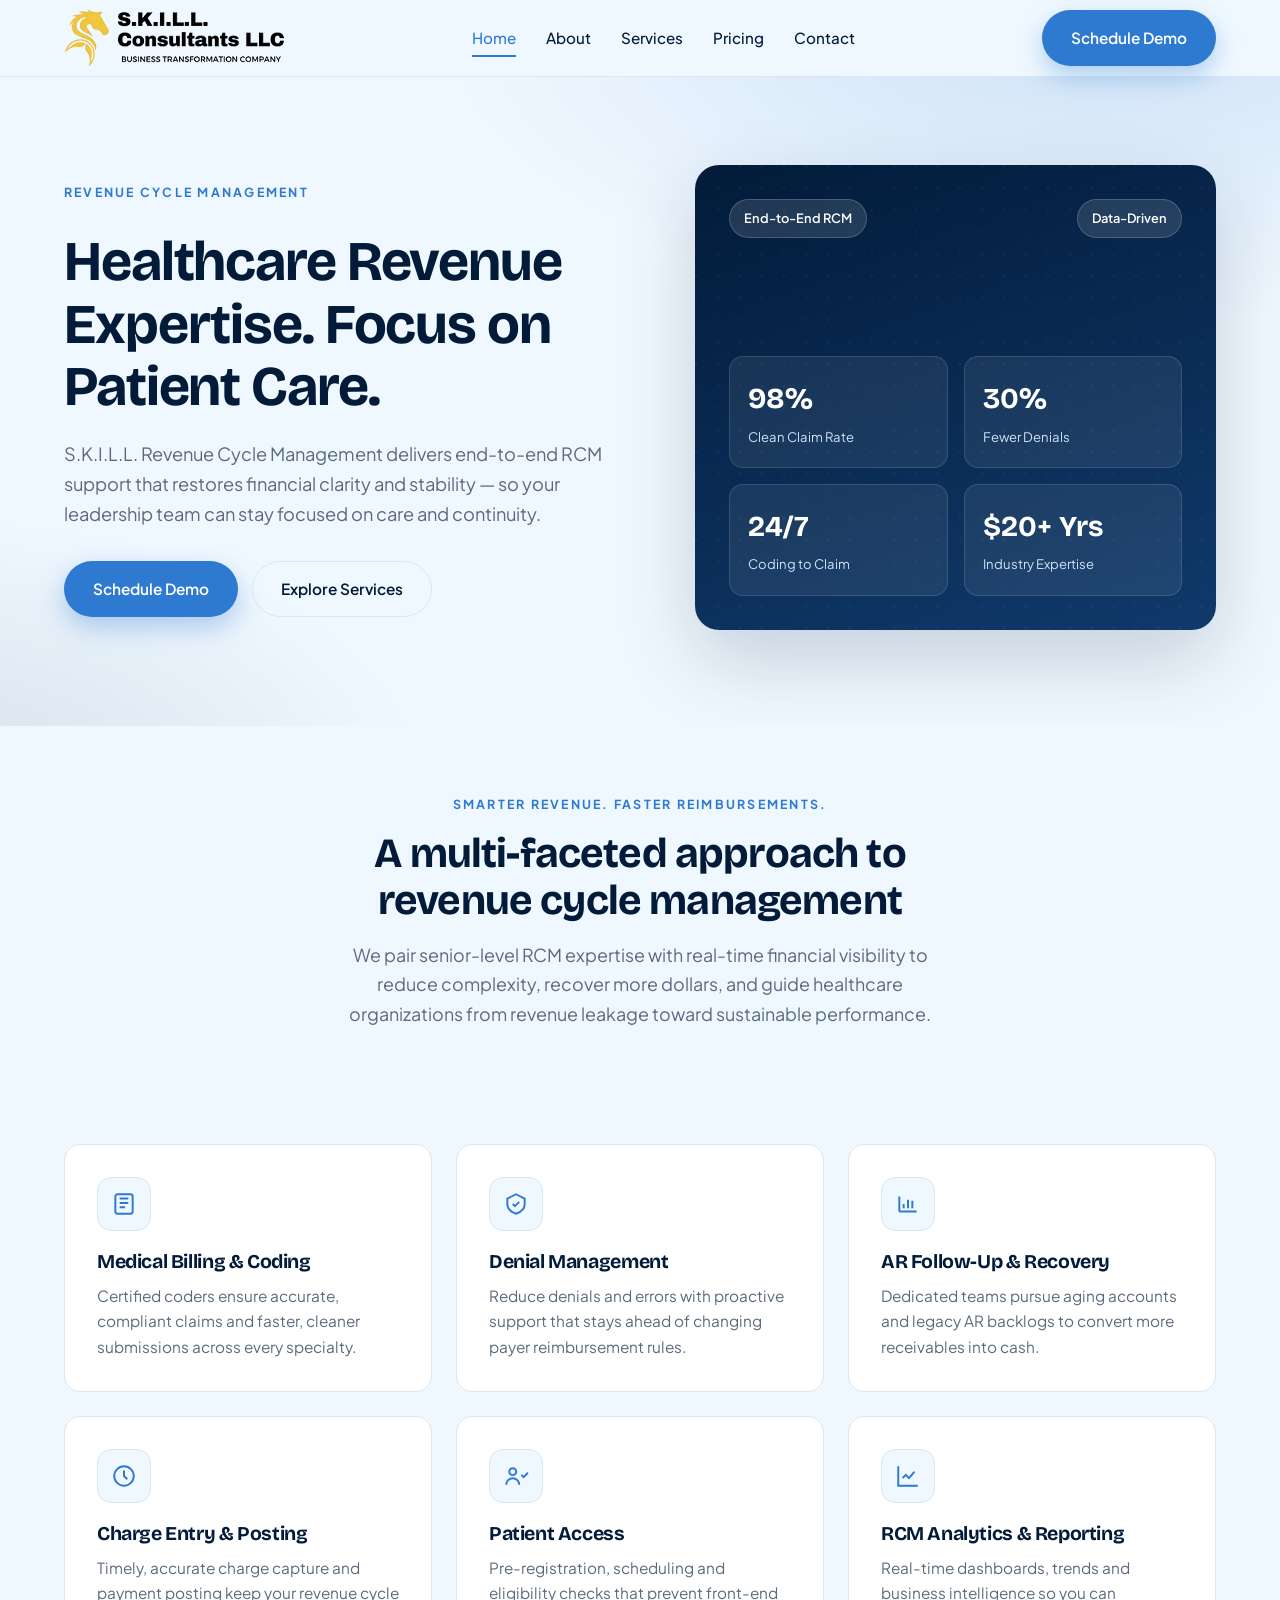
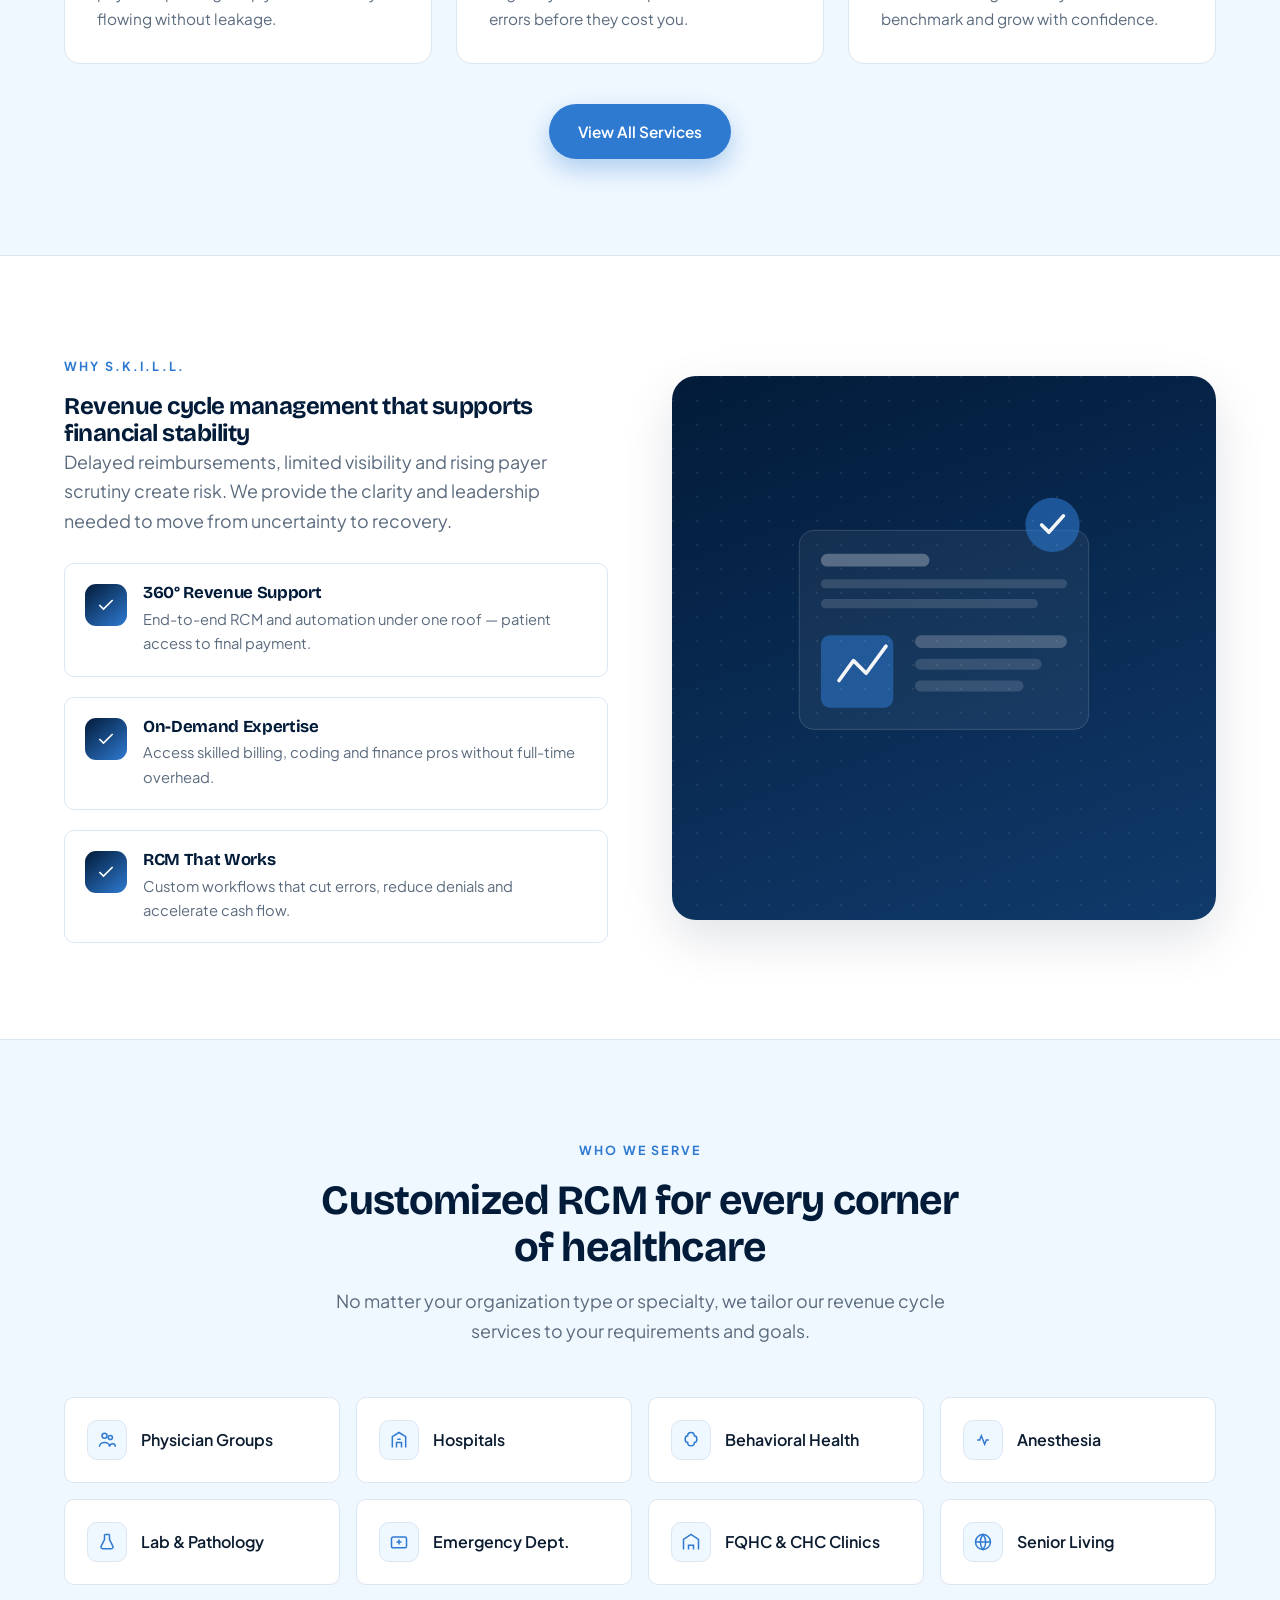
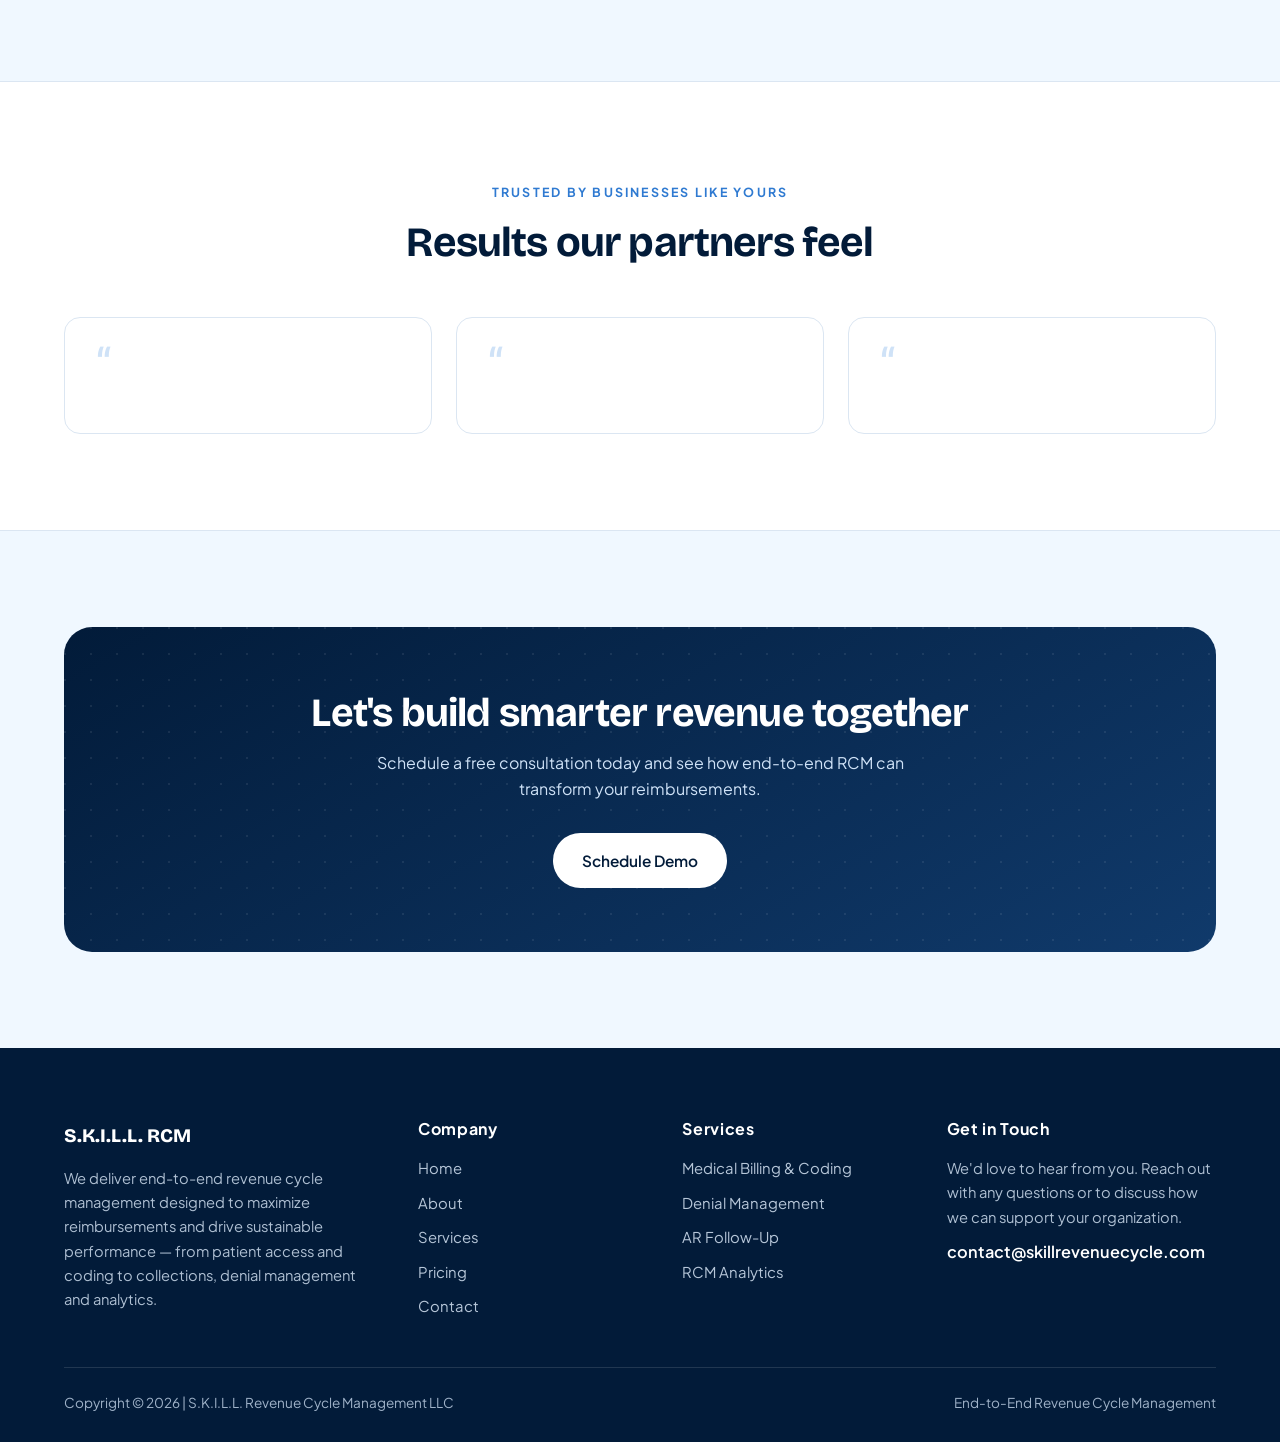
==== index.html @ 0cb15d45 "Update index.html" ====
<!DOCTYPE html>
<html lang="en">
<head>
<meta charset="UTF-8">
<meta name="viewport" content="width=device-width, initial-scale=1.0">
<title>S.K.I.L.L. Revenue Cycle Management | End-to-End RCM Services</title>
<meta name="description" content="Maximize reimbursements and accelerate cash flow with S.K.I.L.L. Revenue Cycle Management — end-to-end RCM services covering billing, coding, denial management, AR follow-up and analytics.">
<link rel="preconnect" href="https://fonts.googleapis.com">
<link rel="preconnect" href="https://fonts.gstatic.com" crossorigin>
<link href="https://fonts.googleapis.com/css2?family=Bricolage+Grotesque:opsz,wght@12..96,400..800&family=Plus+Jakarta+Sans:wght@400;500;600;700&display=swap" rel="stylesheet">
<link rel="stylesheet" href="styles.css">
</head>
<body>

<!-- HEADER -->
<header class="site-header">
  <div class="wrap nav">
    <a href="index.html" class="brand">
  <img src="logo.png" class="brand-logo">
</a>
    <nav class="nav-links" id="navLinks">
      <a href="index.html" class="active">Home</a>
      <a href="about.html">About</a>
      <a href="services.html">Services</a>
      <a href="pricing.html">Pricing</a>
      <a href="contact.html">Contact</a>
    </nav>
    <div class="nav-cta">
      <a href="contact.html" class="btn btn-primary">Schedule Demo</a>
      <button class="menu-toggle" id="menuToggle" aria-label="Menu"><span></span><span></span><span></span></button>
    </div>
  </div>
</header>

<!-- HERO -->
<section class="hero">
  <div class="wrap hero-grid">
    <div class="reveal">
      <span class="eyebrow">Revenue Cycle Management</span>
      <h1>Healthcare Revenue Expertise. Focus on Patient Care.</h1>
      <p>S.K.I.L.L. Revenue Cycle Management delivers end-to-end RCM support that restores financial clarity and stability — so your leadership team can stay focused on care and continuity.</p>
      <div class="hero-actions">
        <a href="contact.html" class="btn btn-primary">Schedule Demo</a>
        <a href="services.html" class="btn btn-ghost">Explore Services</a>
      </div>
    </div>
    <div class="hero-visual reveal">
      <div class="hv-top">
        <span class="hv-pill">End-to-End RCM</span>
        <span class="hv-pill">Data-Driven</span>
      </div>
      <div class="hv-stats">
        <div class="hv-stat"><b data-count="98" data-suffix="%">98%</b><span>Clean Claim Rate</span></div>
        <div class="hv-stat"><b data-count="30" data-suffix="%">30%</b><span>Fewer Denials</span></div>
        <div class="hv-stat"><b data-count="24" data-suffix="/7">24/7</b><span>Coding to Claim</span></div>
        <div class="hv-stat"><b data-count="20" data-prefix="$" data-suffix="+ Yrs">$20+ Yrs</b><span>Industry Expertise</span></div>
      </div>
    </div>
  </div>
</section>

<!-- INTRO -->
<section class="section tight">
  <div class="wrap sec-head center reveal">
    <span class="eyebrow">Smarter Revenue. Faster Reimbursements.</span>
    <h2>A multi-faceted approach to revenue cycle management</h2>
    <p class="lead">We pair senior-level RCM expertise with real-time financial visibility to reduce complexity, recover more dollars, and guide healthcare organizations from revenue leakage toward sustainable performance.</p>
  </div>
</section>

<!-- CORE SERVICES -->
<section class="section" style="padding-top:0;">
  <div class="wrap">
    <div class="cards">
      <div class="card reveal">
        <div class="ico"><svg viewBox="0 0 24 24" fill="none" stroke="currentColor" stroke-width="1.8"><rect x="4" y="3" width="16" height="18" rx="2"/><path d="M8 7h8M8 11h8M8 15h5"/></svg></div>
        <h3>Medical Billing &amp; Coding</h3>
        <p>Certified coders ensure accurate, compliant claims and faster, cleaner submissions across every specialty.</p>
      </div>
      <div class="card reveal">
        <div class="ico"><svg viewBox="0 0 24 24" fill="none" stroke="currentColor" stroke-width="1.8"><path d="M12 3l8 4v5c0 5-3.5 7.5-8 9-4.5-1.5-8-4-8-9V7z"/><path d="M9 12l2 2 4-4"/></svg></div>
        <h3>Denial Management</h3>
        <p>Reduce denials and errors with proactive support that stays ahead of changing payer reimbursement rules.</p>
      </div>
      <div class="card reveal">
        <div class="ico"><svg viewBox="0 0 24 24" fill="none" stroke="currentColor" stroke-width="1.8"><path d="M4 19V5M4 19h16M8 16v-4M12 16V8M16 16v-7"/></svg></div>
        <h3>AR Follow-Up &amp; Recovery</h3>
        <p>Dedicated teams pursue aging accounts and legacy AR backlogs to convert more receivables into cash.</p>
      </div>
      <div class="card reveal">
        <div class="ico"><svg viewBox="0 0 24 24" fill="none" stroke="currentColor" stroke-width="1.8"><circle cx="12" cy="12" r="9"/><path d="M12 7v5l3 3"/></svg></div>
        <h3>Charge Entry &amp; Posting</h3>
        <p>Timely, accurate charge capture and payment posting keep your revenue cycle flowing without leakage.</p>
      </div>
      <div class="card reveal">
        <div class="ico"><svg viewBox="0 0 24 24" fill="none" stroke="currentColor" stroke-width="1.8"><circle cx="9" cy="8" r="3.2"/><path d="M3 20c0-3.3 2.7-6 6-6s6 2.7 6 6M17 11l2 2 4-4"/></svg></div>
        <h3>Patient Access</h3>
        <p>Pre-registration, scheduling and eligibility checks that prevent front-end errors before they cost you.</p>
      </div>
      <div class="card reveal">
        <div class="ico"><svg viewBox="0 0 24 24" fill="none" stroke="currentColor" stroke-width="1.8"><path d="M3 3v18h18"/><path d="M7 14l3-3 3 3 5-6"/></svg></div>
        <h3>RCM Analytics &amp; Reporting</h3>
        <p>Real-time dashboards, trends and business intelligence so you can benchmark and grow with confidence.</p>
      </div>
    </div>
    <div class="center" style="margin-top:40px;">
      <a href="services.html" class="btn btn-primary">View All Services</a>
    </div>
  </div>
</section>

<!-- WHY US -->
<section class="section" style="background:#fff;border-block:1px solid var(--line);">
  <div class="wrap split">
    <div class="reveal">
      <span class="eyebrow">Why S.K.I.L.L.</span>
      <h2>Revenue cycle management that supports financial stability</h2>
      <p class="lead">Delayed reimbursements, limited visibility and rising payer scrutiny create risk. We provide the clarity and leadership needed to move from uncertainty to recovery.</p>
      <div class="feature-list">
        <div class="feature">
          <div class="fi"><svg viewBox="0 0 24 24" fill="none" stroke="currentColor" stroke-width="2"><path d="M20 6L9 17l-5-5"/></svg></div>
          <div><h4>360° Revenue Support</h4><p>End-to-end RCM and automation under one roof — patient access to final payment.</p></div>
        </div>
        <div class="feature">
          <div class="fi"><svg viewBox="0 0 24 24" fill="none" stroke="currentColor" stroke-width="2"><path d="M20 6L9 17l-5-5"/></svg></div>
          <div><h4>On-Demand Expertise</h4><p>Access skilled billing, coding and finance pros without full-time overhead.</p></div>
        </div>
        <div class="feature">
          <div class="fi"><svg viewBox="0 0 24 24" fill="none" stroke="currentColor" stroke-width="2"><path d="M20 6L9 17l-5-5"/></svg></div>
          <div><h4>RCM That Works</h4><p>Custom workflows that cut errors, reduce denials and accelerate cash flow.</p></div>
        </div>
      </div>
    </div>
    <div class="media-card reveal">
      <svg class="ill" viewBox="0 0 400 400" fill="none" xmlns="http://www.w3.org/2000/svg" aria-hidden="true">
        <rect x="40" y="70" width="320" height="220" rx="16" fill="rgba(255,255,255,.06)" stroke="rgba(255,255,255,.18)"/>
        <rect x="64" y="96" width="120" height="14" rx="7" fill="rgba(255,255,255,.30)"/>
        <rect x="64" y="124" width="272" height="10" rx="5" fill="rgba(255,255,255,.14)"/>
        <rect x="64" y="146" width="240" height="10" rx="5" fill="rgba(255,255,255,.14)"/>
        <rect x="64" y="186" width="80" height="80" rx="10" fill="rgba(47,122,209,.55)"/>
        <path d="M84 236l16-22 14 14 22-30" stroke="#fff" stroke-width="4" fill="none" stroke-linecap="round" stroke-linejoin="round"/>
        <rect x="168" y="186" width="168" height="14" rx="7" fill="rgba(255,255,255,.22)"/>
        <rect x="168" y="212" width="140" height="12" rx="6" fill="rgba(255,255,255,.14)"/>
        <rect x="168" y="236" width="120" height="12" rx="6" fill="rgba(255,255,255,.14)"/>
        <circle cx="320" cy="64" r="30" fill="rgba(47,122,209,.6)"/>
        <path d="M308 64l8 8 16-18" stroke="#fff" stroke-width="4" fill="none" stroke-linecap="round" stroke-linejoin="round"/>
      </svg>
    </div>
  </div>
</section>

<!-- SPECIALTIES -->
<section class="section">
  <div class="wrap">
    <div class="sec-head center reveal">
      <span class="eyebrow">Who We Serve</span>
      <h2>Customized RCM for every corner of healthcare</h2>
      <p class="lead">No matter your organization type or specialty, we tailor our revenue cycle services to your requirements and goals.</p>
    </div>
    <div class="chips">
      <div class="chip reveal"><span class="ci"><svg viewBox="0 0 24 24" fill="none" stroke="currentColor" stroke-width="1.8"><circle cx="9" cy="7" r="3"/><circle cx="16" cy="9" r="2.5"/><path d="M3 20c0-3 2.7-5 6-5s6 2 6 5M15 20c0-2 1.5-3.5 4-3.5s3 1.5 3 3.5"/></svg></span>Physician Groups</div>
      <div class="chip reveal"><span class="ci"><svg viewBox="0 0 24 24" fill="none" stroke="currentColor" stroke-width="1.8"><path d="M4 21V8l8-5 8 5v13"/><path d="M9 21v-6h6v6M10 11h4"/></svg></span>Hospitals</div>
      <div class="chip reveal"><span class="ci"><svg viewBox="0 0 24 24" fill="none" stroke="currentColor" stroke-width="1.8"><path d="M12 3a4 4 0 00-4 4c-2 0-3 2-3 4s1 4 3 4a4 4 0 008 0c2 0 3-2 3-4s-1-4-3-4a4 4 0 00-4-4z"/></svg></span>Behavioral Health</div>
      <div class="chip reveal"><span class="ci"><svg viewBox="0 0 24 24" fill="none" stroke="currentColor" stroke-width="1.8"><path d="M5 12h3l2-5 4 10 2-5h3"/></svg></span>Anesthesia</div>
      <div class="chip reveal"><span class="ci"><svg viewBox="0 0 24 24" fill="none" stroke="currentColor" stroke-width="1.8"><path d="M9 3v6l-4 8a2 2 0 002 3h10a2 2 0 002-3l-4-8V3M9 3h6"/></svg></span>Lab &amp; Pathology</div>
      <div class="chip reveal"><span class="ci"><svg viewBox="0 0 24 24" fill="none" stroke="currentColor" stroke-width="1.8"><rect x="3" y="6" width="18" height="13" rx="2"/><path d="M12 9v6M9 12h6"/></svg></span>Emergency Dept.</div>
      <div class="chip reveal"><span class="ci"><svg viewBox="0 0 24 24" fill="none" stroke="currentColor" stroke-width="1.8"><path d="M3 21V9l9-6 9 6v12"/><path d="M9 21v-5h6v5"/></svg></span>FQHC &amp; CHC Clinics</div>
      <div class="chip reveal"><span class="ci"><svg viewBox="0 0 24 24" fill="none" stroke="currentColor" stroke-width="1.8"><circle cx="12" cy="12" r="9"/><path d="M3 12h18M12 3a14 14 0 010 18 14 14 0 010-18z"/></svg></span>Senior Living</div>
    </div>
  </div>
</section>

<!-- TESTIMONIALS -->
<section class="section" style="background:#fff;border-block:1px solid var(--line);">
  <div class="wrap">
    <div class="sec-head center reveal">
      <span class="eyebrow">Trusted by Businesses Like Yours</span>
      <h2>Results our partners feel</h2>
    </div>
    <div class="quotes">
      <div class="quote reveal">
        <div class="qm">&ldquo;</div>
        <p></p>
        <div class="who"><span></span></div>
      </div>
      <div class="quote reveal">
        <div class="qm">&ldquo;</div>
        <p></p>
        <div class="who"><span></span></div>
      </div>
      <div class="quote reveal">
        <div class="qm">&ldquo;</div>
        <p></p>
        <div class="who"><span></span></div>
      </div>
    </div>
  </div>
</section>

<!-- CTA -->
<section class="section">
  <div class="wrap">
    <div class="cta-band reveal">
      <h2>Let's build smarter revenue together</h2>
      <p>Schedule a free consultation today and see how end-to-end RCM can transform your reimbursements.</p>
      <a href="contact.html" class="btn btn-light">Schedule Demo</a>
    </div>
  </div>
</section>

<!-- FOOTER -->
<footer class="site-footer">
  <div class="wrap">
    <div class="footer-grid">
      <div>
        <div class="f-brand">S.K.I.L.L. RCM</div>
        <p>We deliver end-to-end revenue cycle management designed to maximize reimbursements and drive sustainable performance — from patient access and coding to collections, denial management and analytics.</p>
      </div>
      <div>
        <h4>Company</h4>
        <div class="f-links">
          <a href="index.html">Home</a>
          <a href="about.html">About</a>
          <a href="services.html">Services</a>
          <a href="pricing.html">Pricing</a>
          <a href="contact.html">Contact</a>
        </div>
      </div>
      <div>
        <h4>Services</h4>
        <div class="f-links">
          <a href="services.html">Medical Billing &amp; Coding</a>
          <a href="services.html">Denial Management</a>
          <a href="services.html">AR Follow-Up</a>
          <a href="services.html">RCM Analytics</a>
        </div>
      </div>
      <div>
        <h4>Get in Touch</h4>
        <p style="margin-bottom:10px;">We'd love to hear from you. Reach out with any questions or to discuss how we can support your organization.</p>
        <a class="f-mail" href="mailto:contact@skillrevenuecycle.com">contact@skillrevenuecycle.com</a>
      </div>
    </div>
    <div class="footer-bottom">
      <span>Copyright © <span data-year>2025</span> | S.K.I.L.L. Revenue Cycle Management LLC</span>
      <span>End-to-End Revenue Cycle Management</span>
    </div>
  </div>
</footer>

<script src="script.js"></script>
</body>
</html>
---- styles.css ----
/* ============================================================
   S.K.I.L.L. Revenue Cycle Management — Shared Stylesheet
   Palette: #021B39 (navy) / #F0F8FF (alice blue)
============================================================ */

:root {
  --navy: #021B39;
  --navy-2: #0a2c54;
  --navy-3: #103a6b;
  --alice: #F0F8FF;
  --accent: #2f7ad1;
  --accent-soft: #cfe2f7;
  --ink: #0c1c30;
  --muted: #5b6b7e;
  --line: #dbe6f2;
  --white: #ffffff;
  --radius: 16px;
  --radius-sm: 10px;
  --shadow-sm: 0 4px 18px rgba(2, 27, 57, .06);
  --shadow: 0 18px 50px rgba(2, 27, 57, .12);
  --shadow-lg: 0 30px 80px rgba(2, 27, 57, .18);
  --maxw: 1200px;
  --font-display: "Bricolage Grotesque", Georgia, serif;
  --font-body: "Plus Jakarta Sans", -apple-system, system-ui, sans-serif;
}

* { margin: 0; padding: 0; box-sizing: border-box; }

html { scroll-behavior: smooth; }

body {
  font-family: var(--font-body);
  color: var(--ink);
  background: var(--alice);
  line-height: 1.65;
  -webkit-font-smoothing: antialiased;
  overflow-x: hidden;
}

h1, h2, h3, h4, h5 {
  font-family: var(--font-display);
  line-height: 1.12;
  color: var(--navy);
  font-weight: 700;
  letter-spacing: -.02em;
}

a { color: inherit; text-decoration: none; }
img { max-width: 100%; display: block; }
ul { list-style: none; }

.wrap { width: 100%; max-width: var(--maxw); margin: 0 auto; padding: 0 24px; }

.eyebrow {
  display: inline-block;
  font-size: .78rem;
  font-weight: 700;
  letter-spacing: .18em;
  text-transform: uppercase;
  color: var(--accent);
  margin-bottom: 16px;
}
.eyebrow.light { color: var(--accent-soft); }

.section { padding: 96px 0; }
.section.tight { padding: 64px 0; }

.lead { font-size: 1.12rem; color: var(--muted); max-width: 620px; }
.center { text-align: center; }
.center .lead { margin-left: auto; margin-right: auto; }

/* ---------- Buttons ---------- */
.btn {
  display: inline-flex;
  align-items: center;
  gap: 9px;
  font-family: var(--font-body);
  font-weight: 600;
  font-size: .96rem;
  padding: 14px 28px;
  border-radius: 999px;
  border: 1.5px solid transparent;
  cursor: pointer;
  transition: transform .25s ease, box-shadow .25s ease, background .25s ease, color .25s ease;
}
.btn-primary { background: var(--accent); color: #fff; box-shadow: 0 10px 26px rgba(47,122,209,.35); }
.btn-primary:hover { transform: translateY(-2px); box-shadow: 0 16px 34px rgba(47,122,209,.45); }
.btn-light { background: #fff; color: var(--navy); }
.btn-light:hover { transform: translateY(-2px); box-shadow: var(--shadow); }
.btn-ghost { background: transparent; color: var(--navy); border-color: var(--line); }
.btn-ghost:hover { border-color: var(--accent); color: var(--accent); }
.btn-outline-light { background: transparent; color: #fff; border-color: rgba(255,255,255,.4); }
.btn-outline-light:hover { background: #fff; color: var(--navy); }

/* ---------- Header / Nav ---------- */
.site-header {
  position: sticky; top: 0; z-index: 100;
  background: rgba(240,248,255,.85);
  backdrop-filter: saturate(160%) blur(14px);
  border-bottom: 1px solid var(--line);
}
.nav {
  display: flex; align-items: center; justify-content: space-between;
  height: 76px;
}
.brand {
  font-family: var(--font-display);
  font-weight: 800;
  font-size: 1.18rem;
  color: var(--navy);
  letter-spacing: -.01em;
  display: flex; align-items: center; gap: 10px;
}
.brand .mark {
  width: 34px; height: 34px; border-radius: 9px;
  background: linear-gradient(140deg, var(--navy), var(--accent));
  display: grid; place-items: center;
  color: #fff; font-size: .82rem; font-weight: 800;
  letter-spacing: 0;
}
.brand small { display: block; font-family: var(--font-body); font-weight: 600; font-size: .62rem; letter-spacing: .14em; color: var(--muted); text-transform: uppercase; }
.brand .stack { line-height: 1.05; }

.nav-links { display: flex; align-items: center; gap: 30px; }
.nav-links a {
  font-size: .95rem; font-weight: 500; color: var(--navy);
  position: relative; padding: 6px 0; transition: color .2s;
}
.nav-links a::after {
  content: ""; position: absolute; left: 0; bottom: 0;
  width: 0; height: 2px; background: var(--accent); transition: width .25s ease;
}
.nav-links a:hover, .nav-links a.active { color: var(--accent); }
.nav-links a:hover::after, .nav-links a.active::after { width: 100%; }

.nav-cta { display: flex; align-items: center; gap: 14px; }
.menu-toggle {
  display: none; background: none; border: none; cursor: pointer;
  width: 44px; height: 44px; flex-direction: column; gap: 5px;
  align-items: center; justify-content: center;
}
.menu-toggle span { width: 24px; height: 2px; background: var(--navy); border-radius: 2px; transition: .3s; }
.menu-toggle.open span:nth-child(1) { transform: translateY(7px) rotate(45deg); }
.menu-toggle.open span:nth-child(2) { opacity: 0; }
.menu-toggle.open span:nth-child(3) { transform: translateY(-7px) rotate(-45deg); }

/* ---------- Hero ---------- */
.hero {
  position: relative;
  background:
    radial-gradient(1100px 520px at 85% -10%, rgba(47,122,209,.18), transparent 60%),
    radial-gradient(900px 500px at -5% 110%, rgba(16,58,107,.12), transparent 55%),
    var(--alice);
  padding: 88px 0 96px;
  overflow: hidden;
}
.hero-grid {
  display: grid; grid-template-columns: 1.05fr .95fr; gap: 56px; align-items: center;
}
.hero h1 { font-size: clamp(2.3rem, 4.6vw, 3.5rem); margin: 12px 0 20px; }
.hero p { font-size: 1.14rem; color: var(--muted); max-width: 540px; margin-bottom: 32px; }
.hero-actions { display: flex; gap: 14px; flex-wrap: wrap; }
.hero-visual {
  position: relative; border-radius: 24px; overflow: hidden;
  background: linear-gradient(160deg, var(--navy), var(--navy-3));
  box-shadow: var(--shadow-lg);
  aspect-ratio: 1.12 / 1; padding: 34px;
  display: flex; flex-direction: column; justify-content: space-between;
}
.hero-visual::before {
  content: ""; position: absolute; inset: 0;
  background-image: radial-gradient(circle at 1px 1px, rgba(255,255,255,.10) 1px, transparent 0);
  background-size: 22px 22px; opacity: .5;
}
.hv-top { position: relative; display: flex; justify-content: space-between; align-items: flex-start; }
.hv-pill { background: rgba(255,255,255,.12); color: #fff; padding: 8px 14px; border-radius: 999px; font-size: .8rem; font-weight: 600; border: 1px solid rgba(255,255,255,.18); }
.hv-stats { position: relative; display: grid; grid-template-columns: 1fr 1fr; gap: 16px; }
.hv-stat { background: rgba(255,255,255,.07); border: 1px solid rgba(255,255,255,.12); border-radius: 14px; padding: 18px; }
.hv-stat b { display: block; font-family: var(--font-display); font-size: 1.8rem; color: #fff; }
.hv-stat span { color: var(--accent-soft); font-size: .82rem; }

/* ---------- Section heading ---------- */
.sec-head { max-width: 680px; margin-bottom: 52px; }
.sec-head.center { margin-left: auto; margin-right: auto; }
.sec-head h2 { font-size: clamp(1.9rem, 3.4vw, 2.6rem); margin-bottom: 16px; }

/* ---------- Service cards ---------- */
.cards { display: grid; grid-template-columns: repeat(3, 1fr); gap: 24px; }
.cards.two { grid-template-columns: repeat(2, 1fr); }
.card {
  background: #fff; border: 1px solid var(--line); border-radius: var(--radius);
  padding: 32px; transition: transform .3s ease, box-shadow .3s ease, border-color .3s;
  position: relative; overflow: hidden;
}
.card:hover { transform: translateY(-6px); box-shadow: var(--shadow); border-color: var(--accent-soft); }
.card .ico {
  width: 54px; height: 54px; border-radius: 14px; margin-bottom: 20px;
  background: var(--alice); border: 1px solid var(--line);
  display: grid; place-items: center; color: var(--accent);
}
.card .ico svg { width: 26px; height: 26px; }
.card h3 { font-size: 1.22rem; margin-bottom: 10px; }
.card p { color: var(--muted); font-size: .96rem; }

/* ---------- Feature / why list ---------- */
.split { display: grid; grid-template-columns: 1fr 1fr; gap: 64px; align-items: center; }
.feature-list { display: grid; gap: 20px; margin-top: 28px; }
.feature {
  display: flex; gap: 16px; padding: 20px; background: #fff;
  border: 1px solid var(--line); border-radius: var(--radius-sm);
  transition: box-shadow .25s, transform .25s;
}
.feature:hover { box-shadow: var(--shadow-sm); transform: translateX(4px); }
.feature .fi {
  flex: none; width: 42px; height: 42px; border-radius: 11px;
  background: linear-gradient(140deg, var(--navy), var(--accent));
  display: grid; place-items: center; color: #fff;
}
.feature .fi svg { width: 20px; height: 20px; }
.feature h4 { font-size: 1.05rem; margin-bottom: 4px; }
.feature p { color: var(--muted); font-size: .92rem; }

.media-card {
  border-radius: 24px; overflow: hidden; background: linear-gradient(160deg, var(--navy), var(--navy-3));
  box-shadow: var(--shadow); aspect-ratio: 1 / 1; position: relative;
  display: grid; place-items: center; padding: 40px;
}
.media-card::after {
  content: ""; position: absolute; inset: 0;
  background-image: radial-gradient(circle at 1px 1px, rgba(255,255,255,.08) 1px, transparent 0);
  background-size: 24px 24px;
}
.media-card .ill { position: relative; width: 78%; opacity: .96; }

/* ---------- Stats band ---------- */
.stats-band { background: var(--navy); color: #fff; }
.stats-band .stats { display: grid; grid-template-columns: repeat(4, 1fr); gap: 24px; text-align: center; }
.stat b { font-family: var(--font-display); font-size: clamp(2rem, 4vw, 3rem); display: block; color: #fff; }
.stat span { color: var(--accent-soft); font-size: .95rem; }

/* ---------- Steps ---------- */
.steps { display: grid; grid-template-columns: repeat(3, 1fr); gap: 24px; counter-reset: step; }
.step { background: #fff; border: 1px solid var(--line); border-radius: var(--radius); padding: 34px 30px; position: relative; }
.step::before {
  counter-increment: step; content: "0" counter(step);
  font-family: var(--font-display); font-size: 2.4rem; font-weight: 800;
  color: var(--accent-soft); display: block; margin-bottom: 12px;
}
.step h3 { font-size: 1.2rem; margin-bottom: 8px; }
.step p { color: var(--muted); font-size: .95rem; }

/* ---------- Specialties chips ---------- */
.chips { display: grid; grid-template-columns: repeat(4, 1fr); gap: 16px; }
.chip {
  background: #fff; border: 1px solid var(--line); border-radius: var(--radius-sm);
  padding: 22px; display: flex; align-items: center; gap: 14px; font-weight: 600;
  transition: border-color .25s, box-shadow .25s, transform .25s;
}
.chip:hover { border-color: var(--accent); box-shadow: var(--shadow-sm); transform: translateY(-3px); }
.chip .ci { flex: none; width: 40px; height: 40px; border-radius: 10px; background: var(--alice); border: 1px solid var(--line); display: grid; place-items: center; color: var(--accent); }
.chip .ci svg { width: 20px; height: 20px; }

/* ---------- Testimonials ---------- */
.quotes { display: grid; grid-template-columns: repeat(3, 1fr); gap: 24px; }
.quote { background: #fff; border: 1px solid var(--line); border-radius: var(--radius); padding: 32px; position: relative; }
.quote .qm { font-family: var(--font-display); font-size: 3rem; line-height: .6; color: var(--accent-soft); }
.quote p { color: var(--ink); margin: 12px 0 22px; font-size: .98rem; }
.quote .who { font-weight: 700; color: var(--navy); }
.quote .who span { display: block; font-weight: 500; color: var(--muted); font-size: .88rem; }

/* ---------- Values ---------- */
.values { display: grid; grid-template-columns: repeat(4, 1fr); gap: 24px; }
.value { text-align: center; padding: 32px 24px; background: #fff; border: 1px solid var(--line); border-radius: var(--radius); transition: transform .3s, box-shadow .3s; }
.value:hover { transform: translateY(-6px); box-shadow: var(--shadow); }
.value .vi { width: 60px; height: 60px; margin: 0 auto 18px; border-radius: 16px; background: linear-gradient(140deg, var(--navy), var(--accent)); display: grid; place-items: center; color: #fff; }
.value .vi svg { width: 28px; height: 28px; }
.value h3 { font-size: 1.18rem; margin-bottom: 8px; }
.value p { color: var(--muted); font-size: .92rem; }

/* ---------- Founder ---------- */
.founder { display: grid; grid-template-columns: .8fr 1.2fr; gap: 48px; align-items: center; }
.founder-card { background: linear-gradient(160deg, var(--navy), var(--navy-3)); border-radius: 24px; padding: 44px; color: #fff; box-shadow: var(--shadow); text-align: center; }
.founder-card .avatar { width: 120px; height: 120px; border-radius: 50%; margin: 0 auto 22px; background: rgba(255,255,255,.1); border: 1px solid rgba(255,255,255,.2); display: grid; place-items: center; font-family: var(--font-display); font-size: 2.4rem; color: #fff; }
.founder-card h3 { color: #fff; font-size: 1.5rem; }
.founder-card .role { color: var(--accent-soft); font-weight: 600; margin-top: 4px; }
.founder-card .creds { margin-top: 16px; display: flex; gap: 8px; justify-content: center; flex-wrap: wrap; }
.founder-card .creds span { background: rgba(255,255,255,.12); border: 1px solid rgba(255,255,255,.18); padding: 5px 12px; border-radius: 999px; font-size: .78rem; }

/* ---------- Pricing / FAQ ---------- */
.faq { display: grid; gap: 16px; max-width: 820px; margin: 0 auto; }
.faq-item { background: #fff; border: 1px solid var(--line); border-radius: var(--radius-sm); overflow: hidden; }
.faq-q { width: 100%; text-align: left; background: none; border: none; cursor: pointer; padding: 22px 26px; font-family: var(--font-display); font-weight: 700; font-size: 1.05rem; color: var(--navy); display: flex; justify-content: space-between; align-items: center; gap: 16px; }
.faq-q .pm { flex: none; width: 26px; height: 26px; border-radius: 50%; background: var(--alice); border: 1px solid var(--line); display: grid; place-items: center; transition: transform .3s; color: var(--accent); font-size: 1.1rem; }
.faq-item.open .faq-q .pm { transform: rotate(45deg); }
.faq-a { max-height: 0; overflow: hidden; transition: max-height .35s ease; }
.faq-a p { padding: 0 26px 22px; color: var(--muted); }

.price-cols { display: grid; grid-template-columns: repeat(3, 1fr); gap: 24px; align-items: stretch; }
.price { background: #fff; border: 1px solid var(--line); border-radius: var(--radius); padding: 36px 30px; display: flex; flex-direction: column; }
.price.featured { background: linear-gradient(165deg, var(--navy), var(--navy-3)); color: #fff; border-color: transparent; box-shadow: var(--shadow-lg); transform: scale(1.02); }
.price.featured h3, .price.featured .amt { color: #fff; }
.price .tag { font-weight: 700; letter-spacing: .12em; text-transform: uppercase; font-size: .74rem; color: var(--accent); }
.price.featured .tag { color: var(--accent-soft); }
.price h3 { font-size: 1.4rem; margin: 10px 0 6px; }
.price .amt { font-family: var(--font-display); font-size: 1.5rem; margin-bottom: 18px; }
.price .amt small { font-size: .9rem; color: var(--muted); font-family: var(--font-body); font-weight: 500; }
.price.featured .amt small { color: var(--accent-soft); }
.price ul { display: grid; gap: 12px; margin: 0 0 26px; }
.price li { display: flex; gap: 10px; font-size: .95rem; color: var(--muted); }
.price.featured li { color: rgba(255,255,255,.86); }
.price li svg { flex: none; width: 18px; height: 18px; color: var(--accent); margin-top: 3px; }
.price.featured li svg { color: var(--accent-soft); }
.price .btn { margin-top: auto; justify-content: center; }

/* ---------- Forms ---------- */
.form-card { background: #fff; border: 1px solid var(--line); border-radius: var(--radius); padding: 40px; box-shadow: var(--shadow-sm); }
.field { margin-bottom: 18px; }
.field label { display: block; font-size: .88rem; font-weight: 600; color: var(--navy); margin-bottom: 7px; }
.field input, .field select, .field textarea {
  width: 100%; padding: 13px 16px; border: 1.5px solid var(--line); border-radius: 10px;
  font-family: var(--font-body); font-size: .96rem; color: var(--ink); background: var(--alice);
  transition: border-color .2s, box-shadow .2s;
}
.field input:focus, .field select:focus, .field textarea:focus {
  outline: none; border-color: var(--accent); box-shadow: 0 0 0 4px rgba(47,122,209,.12); background: #fff;
}
.field textarea { resize: vertical; min-height: 120px; }
.field-row { display: grid; grid-template-columns: 1fr 1fr; gap: 16px; }
.form-note { font-size: .85rem; color: var(--muted); margin-top: 8px; }

/* ---------- Contact info ---------- */
.contact-grid { display: grid; grid-template-columns: .9fr 1.1fr; gap: 48px; align-items: start; }
.contact-info { display: grid; gap: 22px; }
.ci-item { display: flex; gap: 16px; align-items: flex-start; }
.ci-item .b { flex: none; width: 48px; height: 48px; border-radius: 12px; background: linear-gradient(140deg, var(--navy), var(--accent)); display: grid; place-items: center; color: #fff; }
.ci-item .b svg { width: 22px; height: 22px; }
.ci-item h4 { font-size: 1.05rem; margin-bottom: 2px; }
.ci-item a, .ci-item p { color: var(--muted); font-size: .96rem; }
.ci-item a:hover { color: var(--accent); }

.socials { display: flex; gap: 12px; margin-top: 6px; }
.socials a { width: 42px; height: 42px; border-radius: 11px; background: #fff; border: 1px solid var(--line); display: grid; place-items: center; color: var(--navy); transition: .25s; }
.socials a:hover { background: var(--navy); color: #fff; transform: translateY(-3px); }
.socials a svg { width: 19px; height: 19px; }

/* ---------- CTA band ---------- */
.cta-band {
  background: linear-gradient(150deg, var(--navy), var(--navy-3));
  border-radius: 28px; padding: 64px; text-align: center; color: #fff;
  position: relative; overflow: hidden;
}
.cta-band::before { content: ""; position: absolute; inset: 0; background-image: radial-gradient(circle at 1px 1px, rgba(255,255,255,.08) 1px, transparent 0); background-size: 26px 26px; }
.cta-band h2 { color: #fff; font-size: clamp(1.8rem, 3.4vw, 2.5rem); margin-bottom: 14px; position: relative; }
.cta-band p { color: var(--accent-soft); max-width: 560px; margin: 0 auto 30px; position: relative; }
.cta-band .btn { position: relative; }

/* ---------- Page hero (interior) ---------- */
.page-hero { background: var(--navy); color: #fff; padding: 80px 0 88px; position: relative; overflow: hidden; }
.page-hero::before { content: ""; position: absolute; inset: 0; background:
  radial-gradient(800px 380px at 88% -20%, rgba(47,122,209,.28), transparent 60%); }
.page-hero h1 { color: #fff; font-size: clamp(2.2rem, 4.5vw, 3.2rem); position: relative; max-width: 760px; }
.page-hero p { color: var(--accent-soft); max-width: 600px; margin-top: 16px; font-size: 1.12rem; position: relative; }
.crumb { position: relative; font-size: .85rem; color: var(--accent-soft); margin-bottom: 18px; letter-spacing: .04em; }
.crumb a:hover { color: #fff; }

/* ---------- Footer ---------- */
.site-footer { background: var(--navy); color: #cdd9e6; padding: 72px 0 28px; }
.footer-grid { display: grid; grid-template-columns: 1.4fr 1fr 1fr 1.2fr; gap: 40px; }
.site-footer h4 { color: #fff; font-size: 1rem; margin-bottom: 18px; font-family: var(--font-body); letter-spacing: .04em; }
.site-footer p { font-size: .92rem; color: #aebfd2; }
.f-brand { font-family: var(--font-display); font-weight: 800; font-size: 1.2rem; color: #fff; margin-bottom: 14px; }
.f-links { display: grid; gap: 10px; }
.f-links a { font-size: .93rem; color: #b6c6d8; transition: color .2s, padding-left .2s; }
.f-links a:hover { color: #fff; padding-left: 4px; }
.f-mail { color: #fff; font-weight: 600; font-size: 1.02rem; }
.f-mail:hover { color: var(--accent-soft); }
.footer-bottom { border-top: 1px solid rgba(255,255,255,.12); margin-top: 48px; padding-top: 24px; display: flex; justify-content: space-between; flex-wrap: wrap; gap: 12px; font-size: .85rem; color: #9fb2c8; }

/* ---------- Reveal animation ---------- */
.reveal { opacity: 0; transform: translateY(24px); transition: opacity .7s ease, transform .7s ease; }
.reveal.in { opacity: 1; transform: none; }

/* ---------- Responsive ---------- */
@media (max-width: 1024px) {
  .cards, .quotes, .steps { grid-template-columns: repeat(2, 1fr); }
  .chips { grid-template-columns: repeat(2, 1fr); }
  .values { grid-template-columns: repeat(2, 1fr); }
  .price-cols { grid-template-columns: 1fr; max-width: 520px; margin: 0 auto; }
  .price.featured { transform: none; }
  .footer-grid { grid-template-columns: 1fr 1fr; }
}
@media (max-width: 860px) {
  .nav-links {
    position: fixed; top: 76px; left: 0; right: 0;
    background: var(--alice); flex-direction: column; align-items: flex-start;
    gap: 0; padding: 12px 24px 24px; border-bottom: 1px solid var(--line);
    transform: translateY(-130%); transition: transform .35s ease; box-shadow: var(--shadow);
  }
  .nav-links.open { transform: translateY(0); }
  .nav-links a { width: 100%; padding: 14px 0; border-bottom: 1px solid var(--line); }
  .menu-toggle { display: flex; }
  .nav-cta .btn { display: none; }
  .hero-grid, .split, .founder, .contact-grid { grid-template-columns: 1fr; gap: 40px; }
  .hero-visual { order: -1; aspect-ratio: 1.4 / 1; }
  .stats-band .stats { grid-template-columns: repeat(2, 1fr); gap: 36px 16px; }
  .section { padding: 72px 0; }
  .cta-band { padding: 48px 28px; }
}
@media (max-width: 560px) {
  .cards, .quotes, .steps, .chips, .values { grid-template-columns: 1fr; }
  .field-row { grid-template-columns: 1fr; }
  .footer-grid { grid-template-columns: 1fr; }
  .form-card { padding: 28px; }
  .hv-stats { grid-template-columns: 1fr; }
}
.logo img {
  mix-blend-mode: multiply;
}
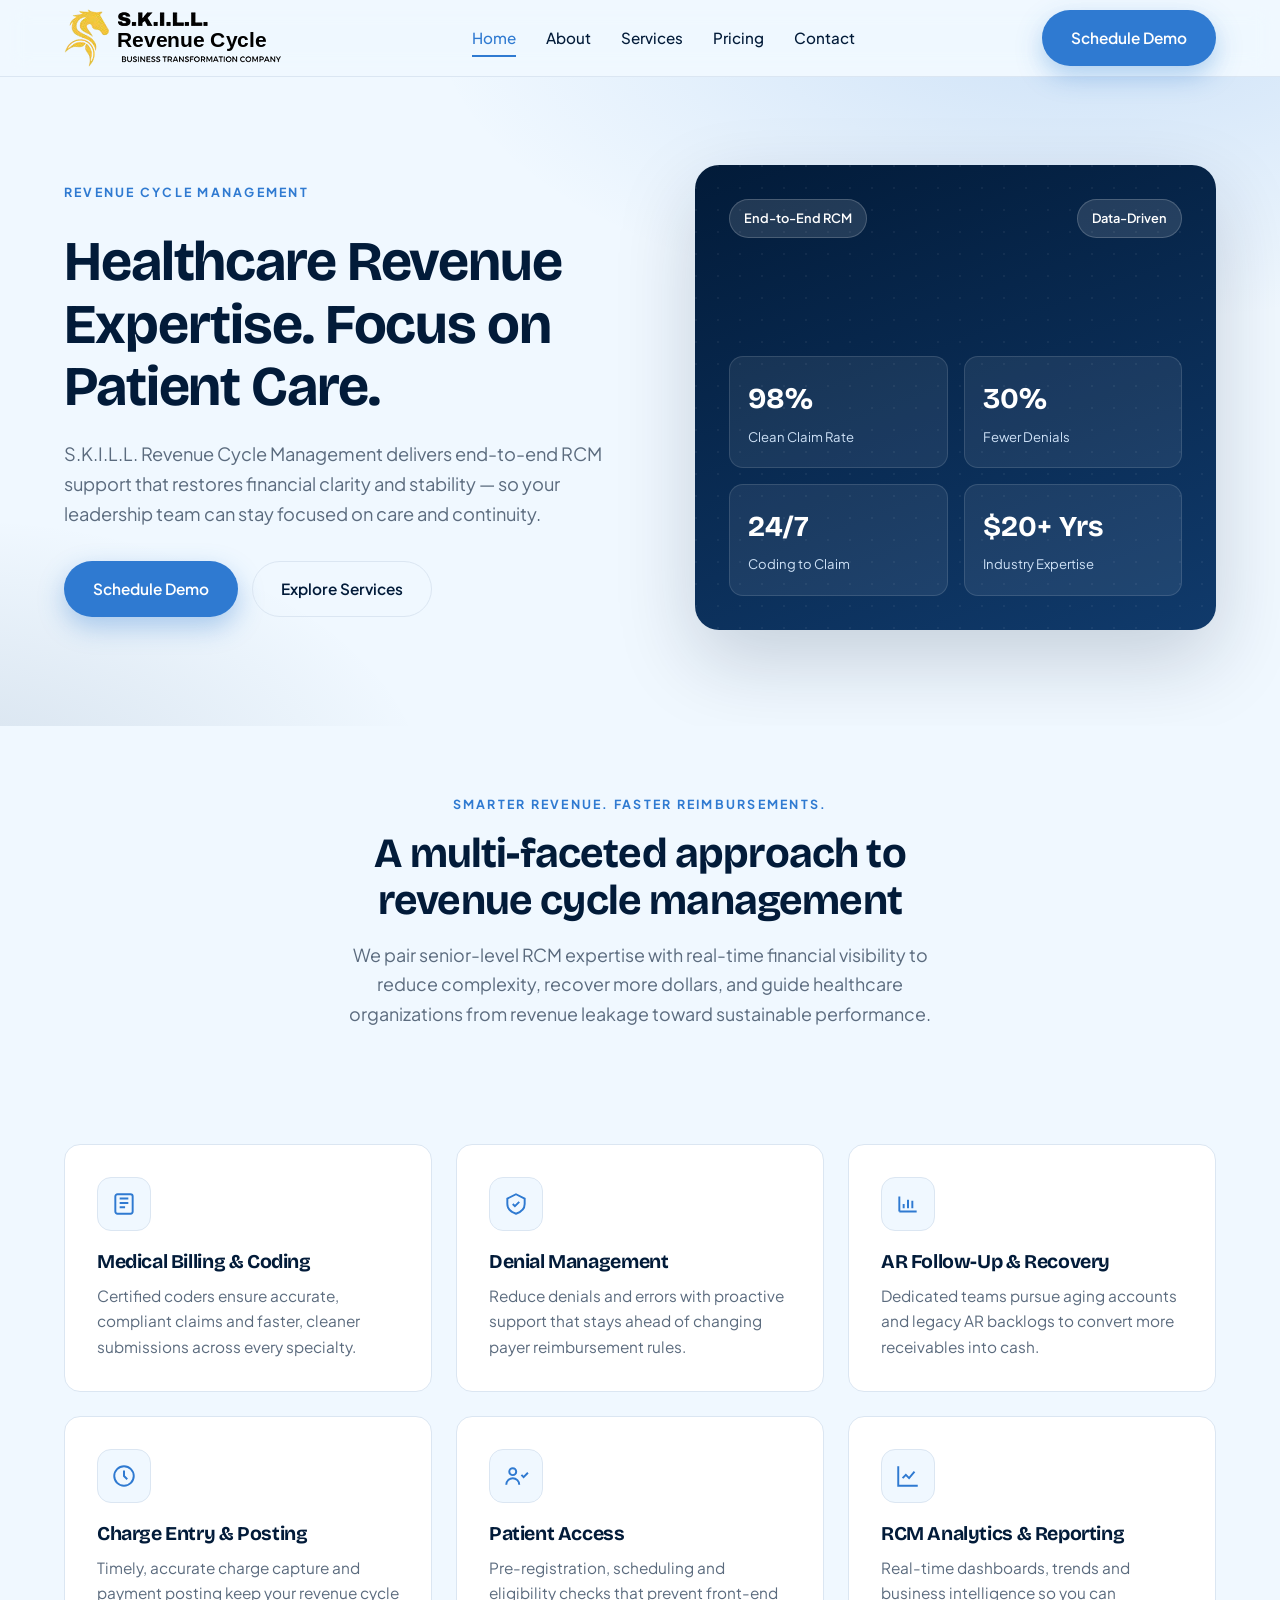
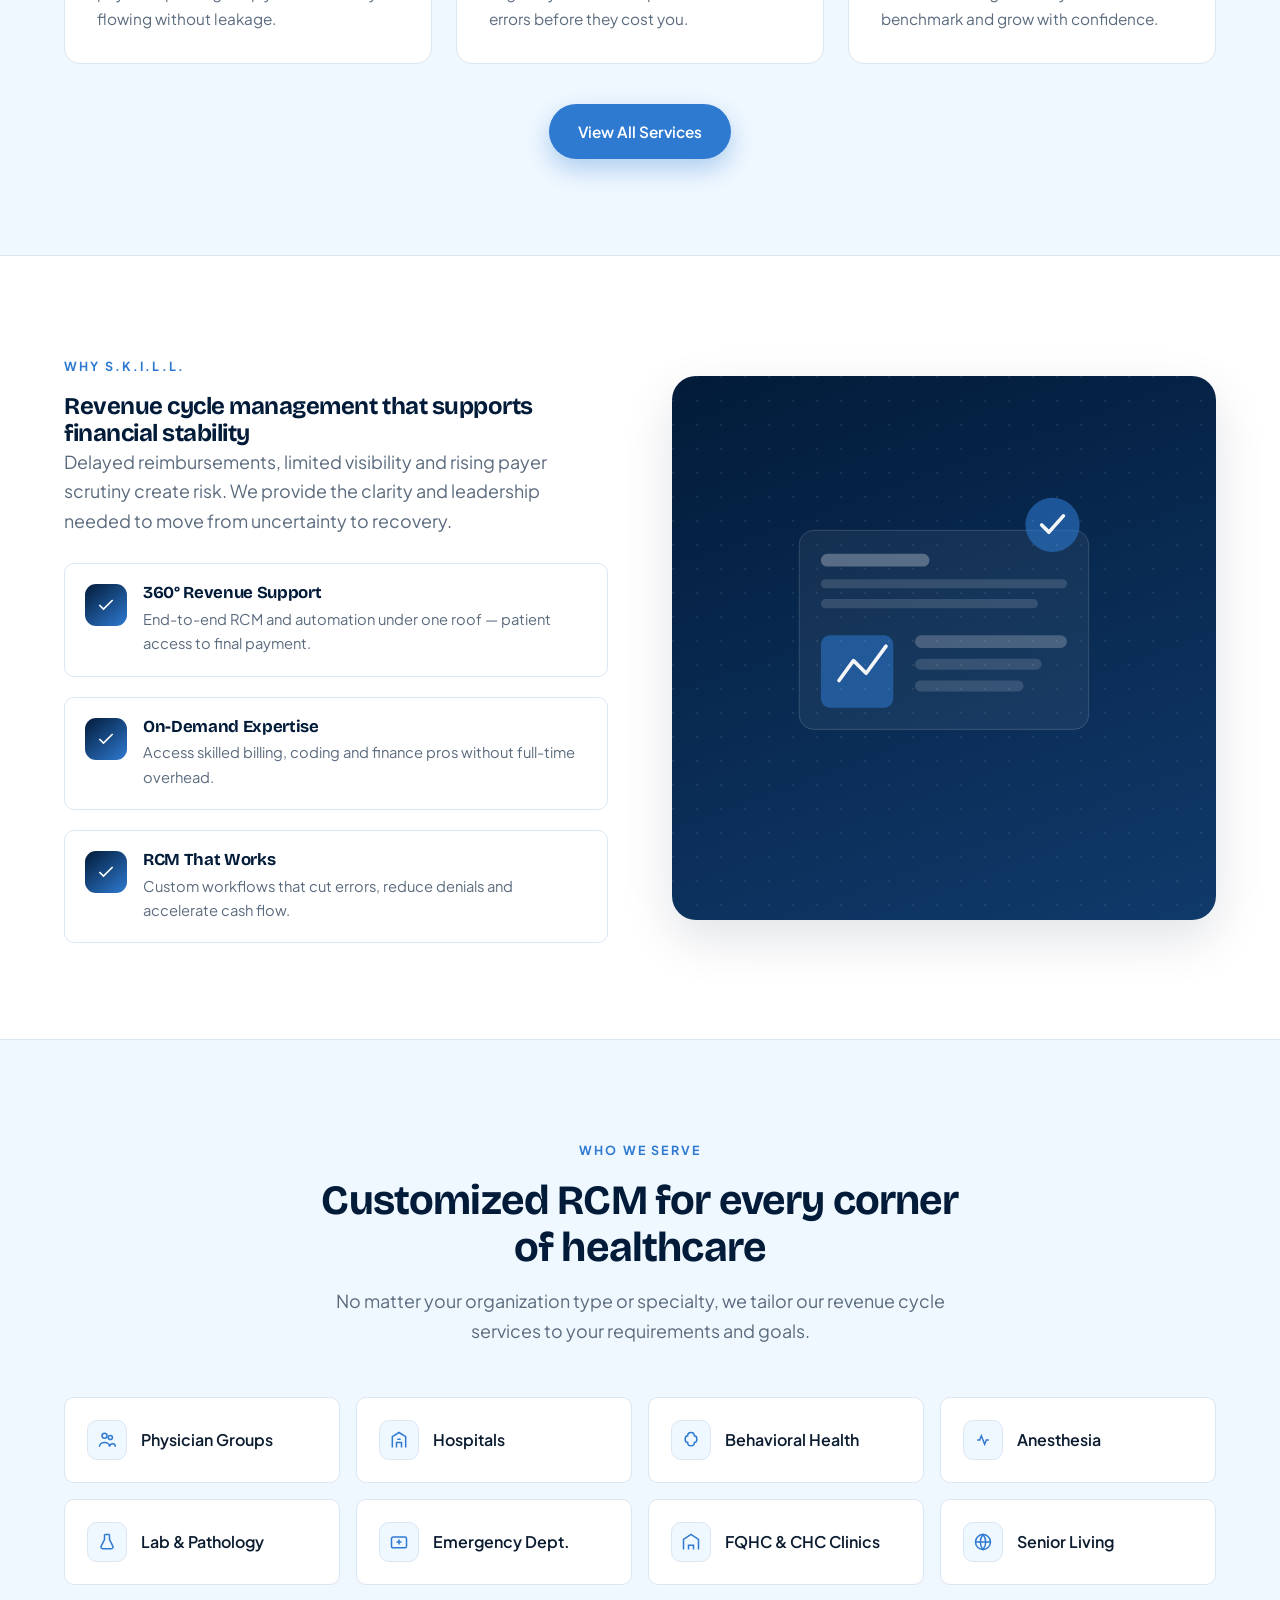
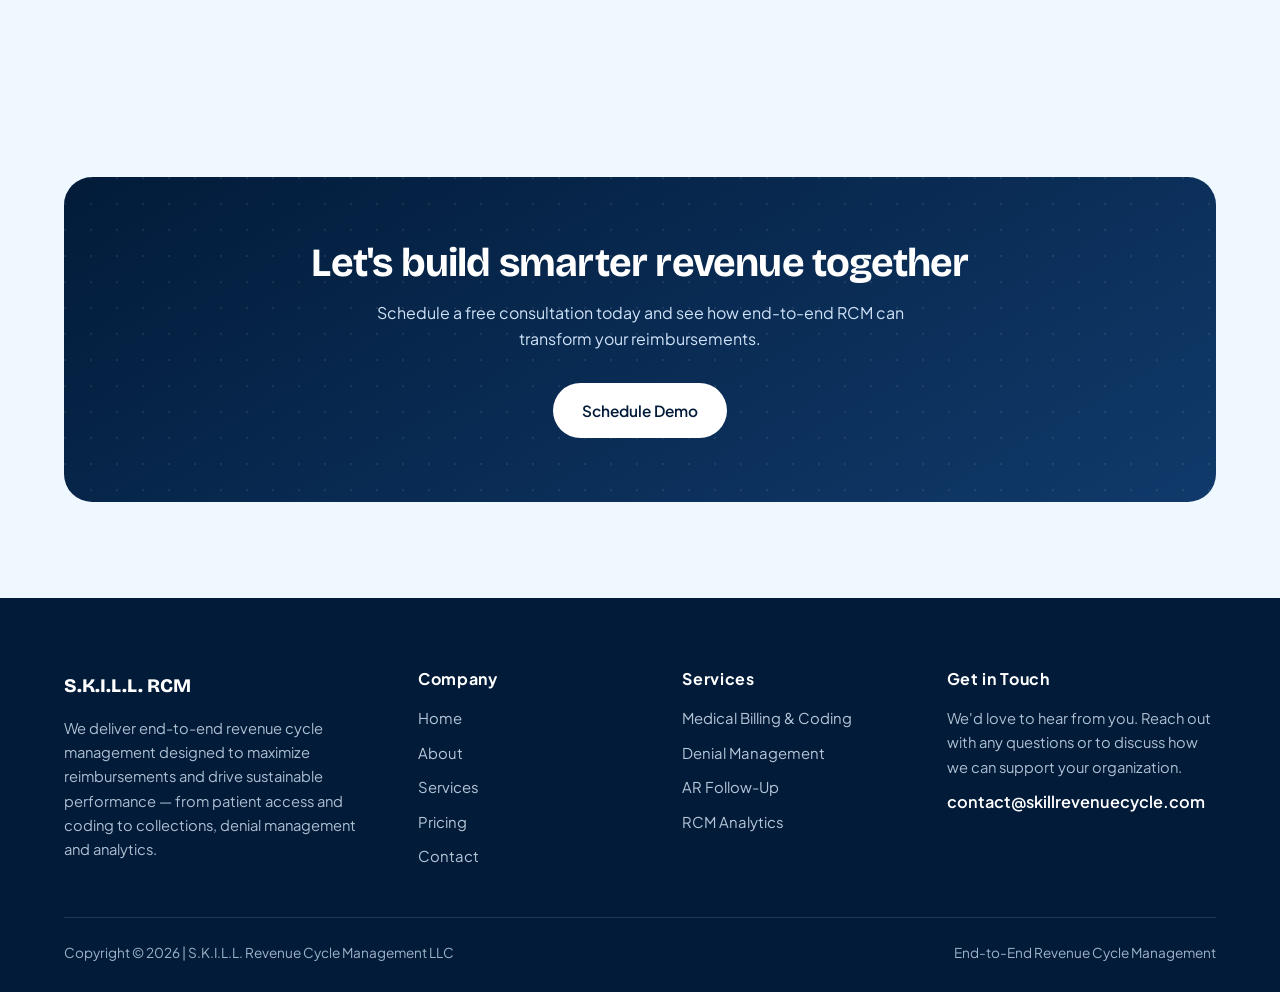
==== commit 7c1e74c0: "Update index.html" ====
--- a/index.html
+++ b/index.html
@@ -13,9 +13,9 @@
 <body>
 
 <!-- HEADER -->
-<header class="site-header">
+ <header class="site-header">
   <div class="wrap nav">
-    <a href="index.html" class="brand">
+   <a href="index.html" class="brand">
   <img src="logo.png" class="brand-logo">
 </a>
     <nav class="nav-links" id="navLinks">
@@ -170,32 +170,6 @@
   </div>
 </section>
 
-<!-- TESTIMONIALS -->
-<section class="section" style="background:#fff;border-block:1px solid var(--line);">
-  <div class="wrap">
-    <div class="sec-head center reveal">
-      <span class="eyebrow">Trusted by Businesses Like Yours</span>
-      <h2>Results our partners feel</h2>
-    </div>
-    <div class="quotes">
-      <div class="quote reveal">
-        <div class="qm">&ldquo;</div>
-        <p></p>
-        <div class="who"><span></span></div>
-      </div>
-      <div class="quote reveal">
-        <div class="qm">&ldquo;</div>
-        <p></p>
-        <div class="who"><span></span></div>
-      </div>
-      <div class="quote reveal">
-        <div class="qm">&ldquo;</div>
-        <p></p>
-        <div class="who"><span></span></div>
-      </div>
-    </div>
-  </div>
-</section>
 
 <!-- CTA -->
 <section class="section">
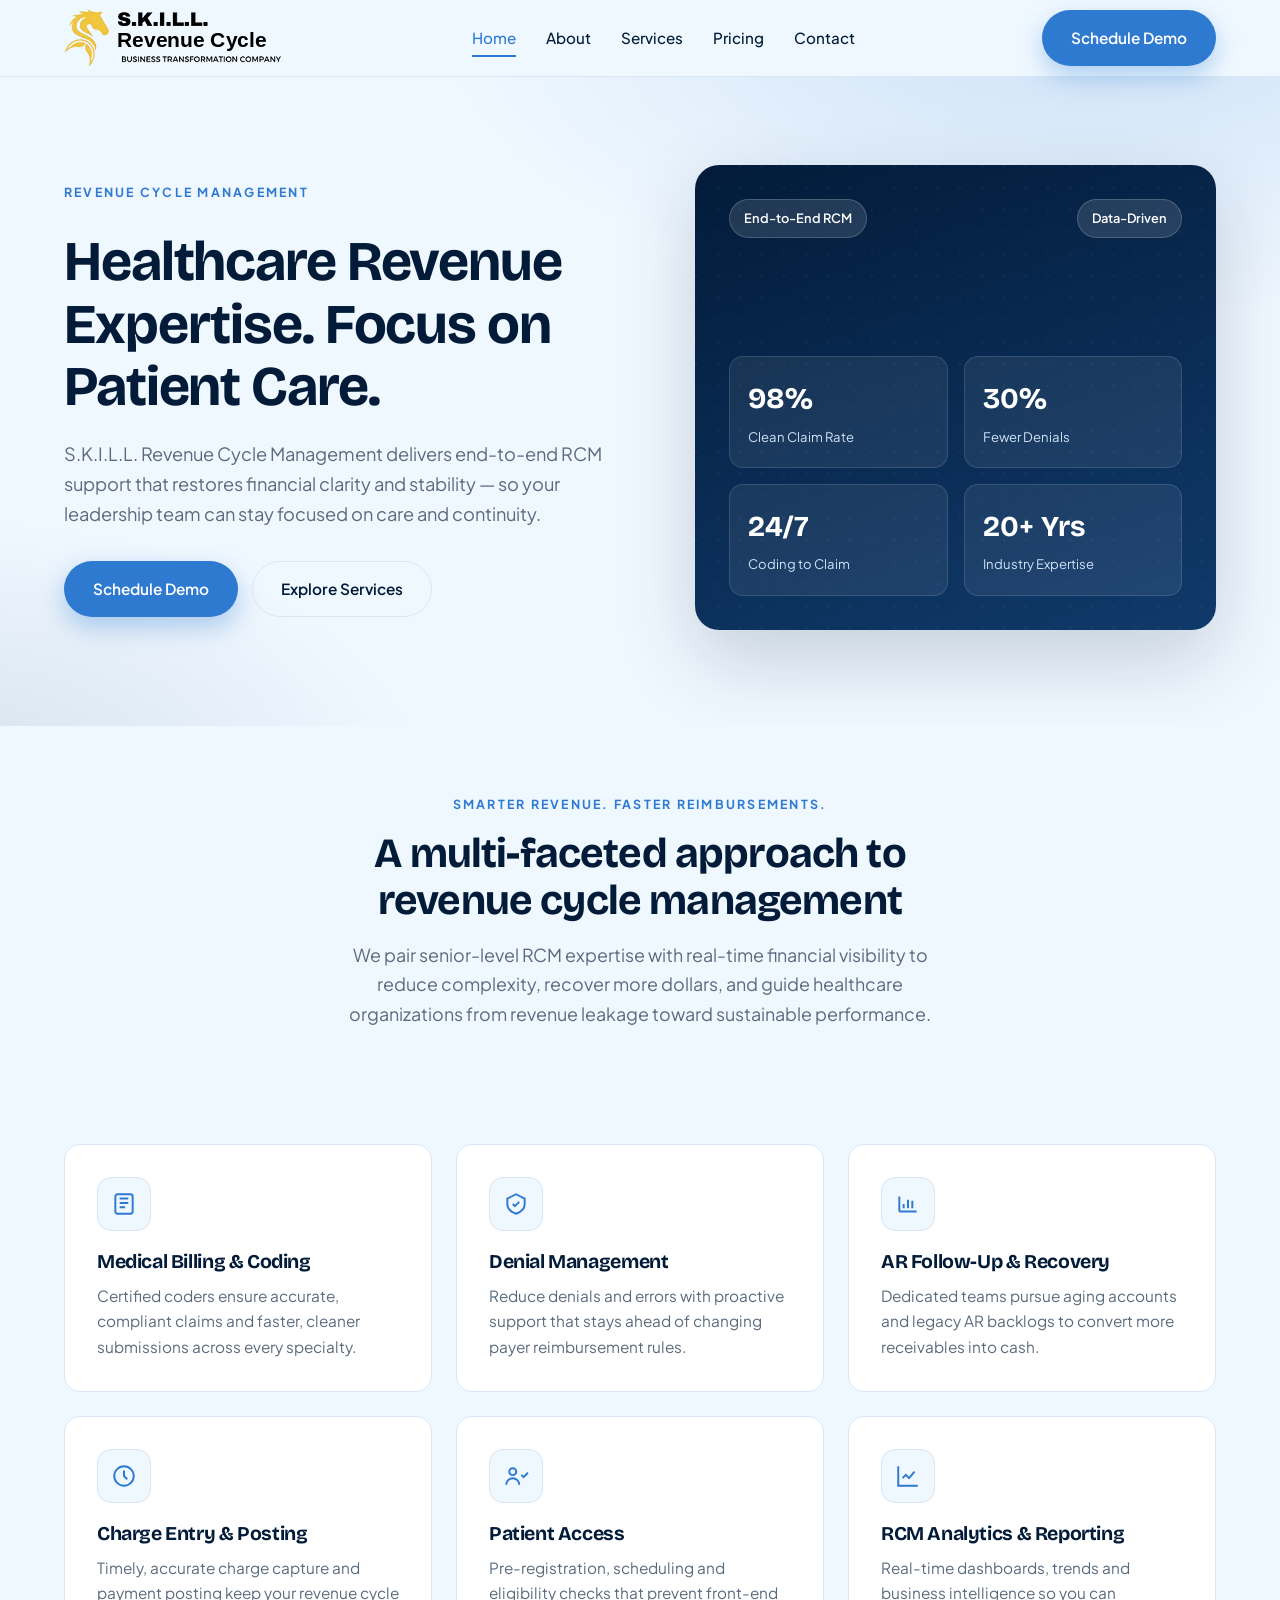
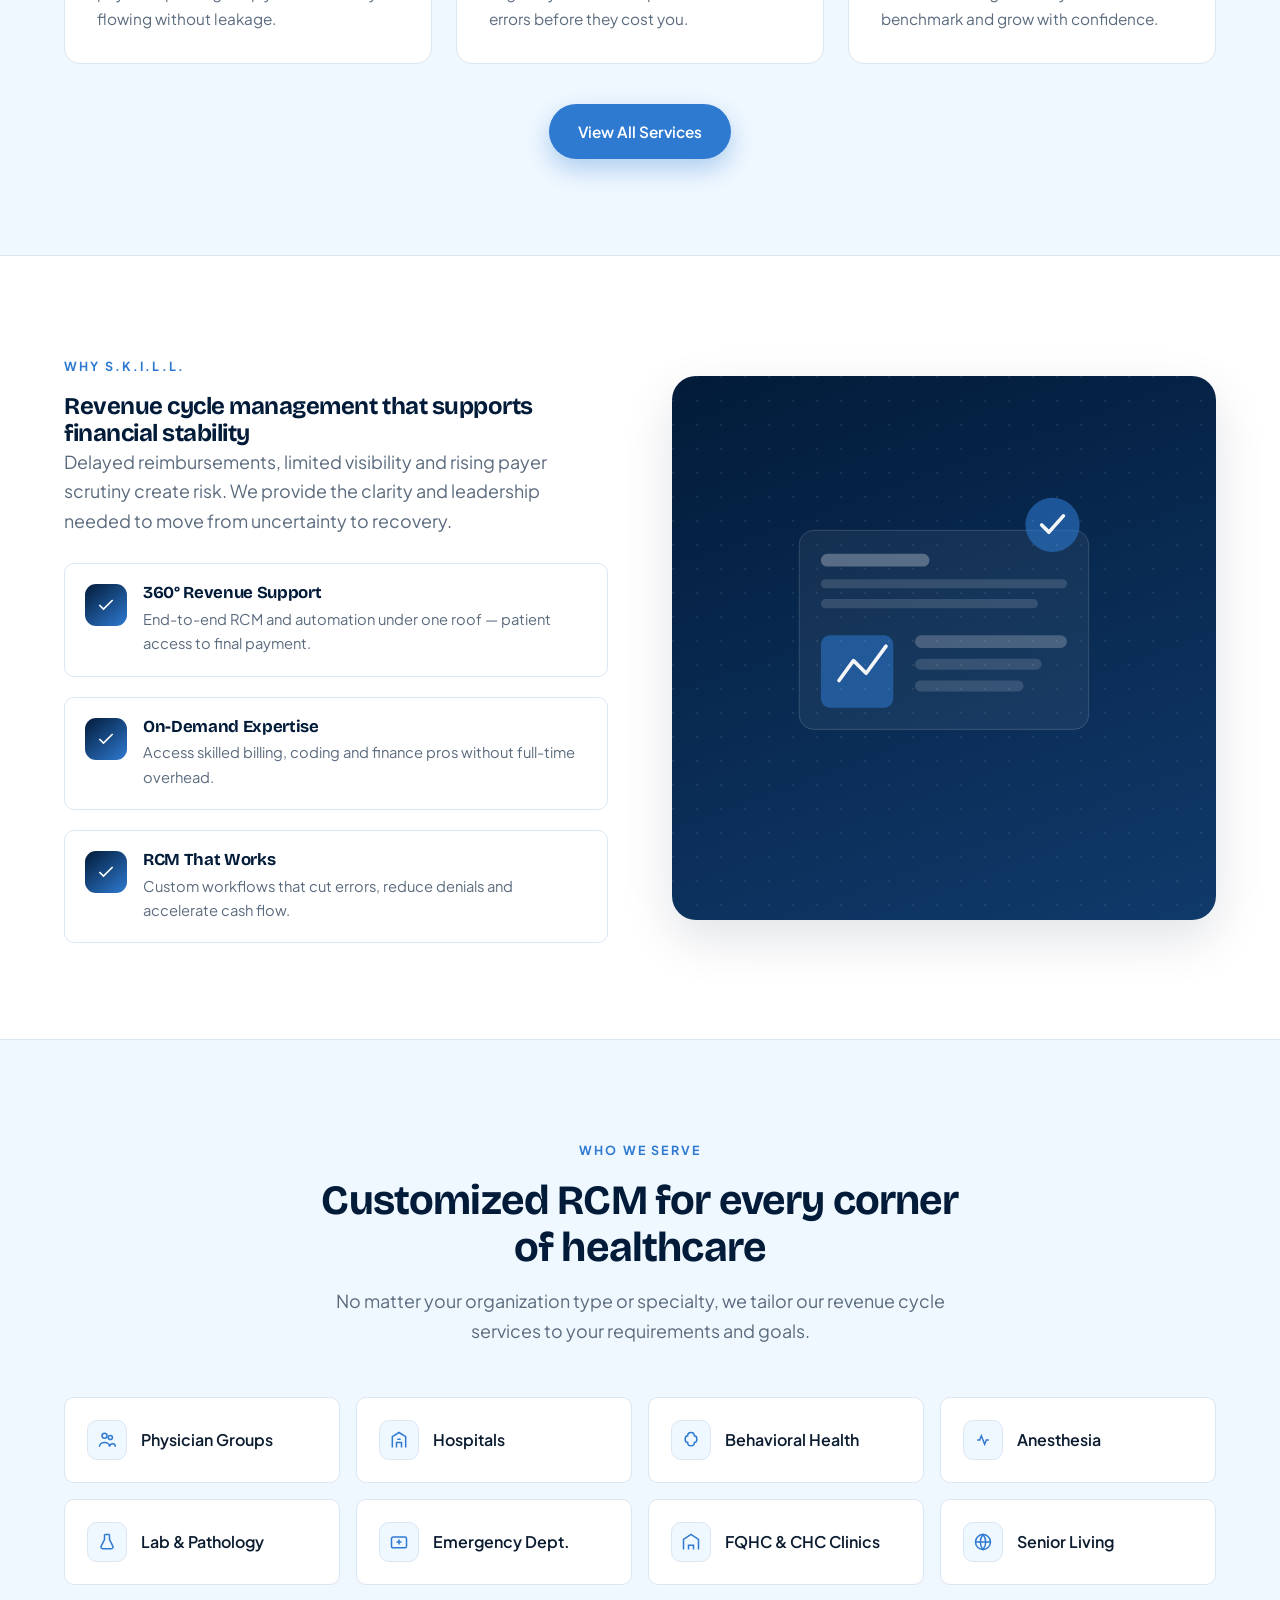
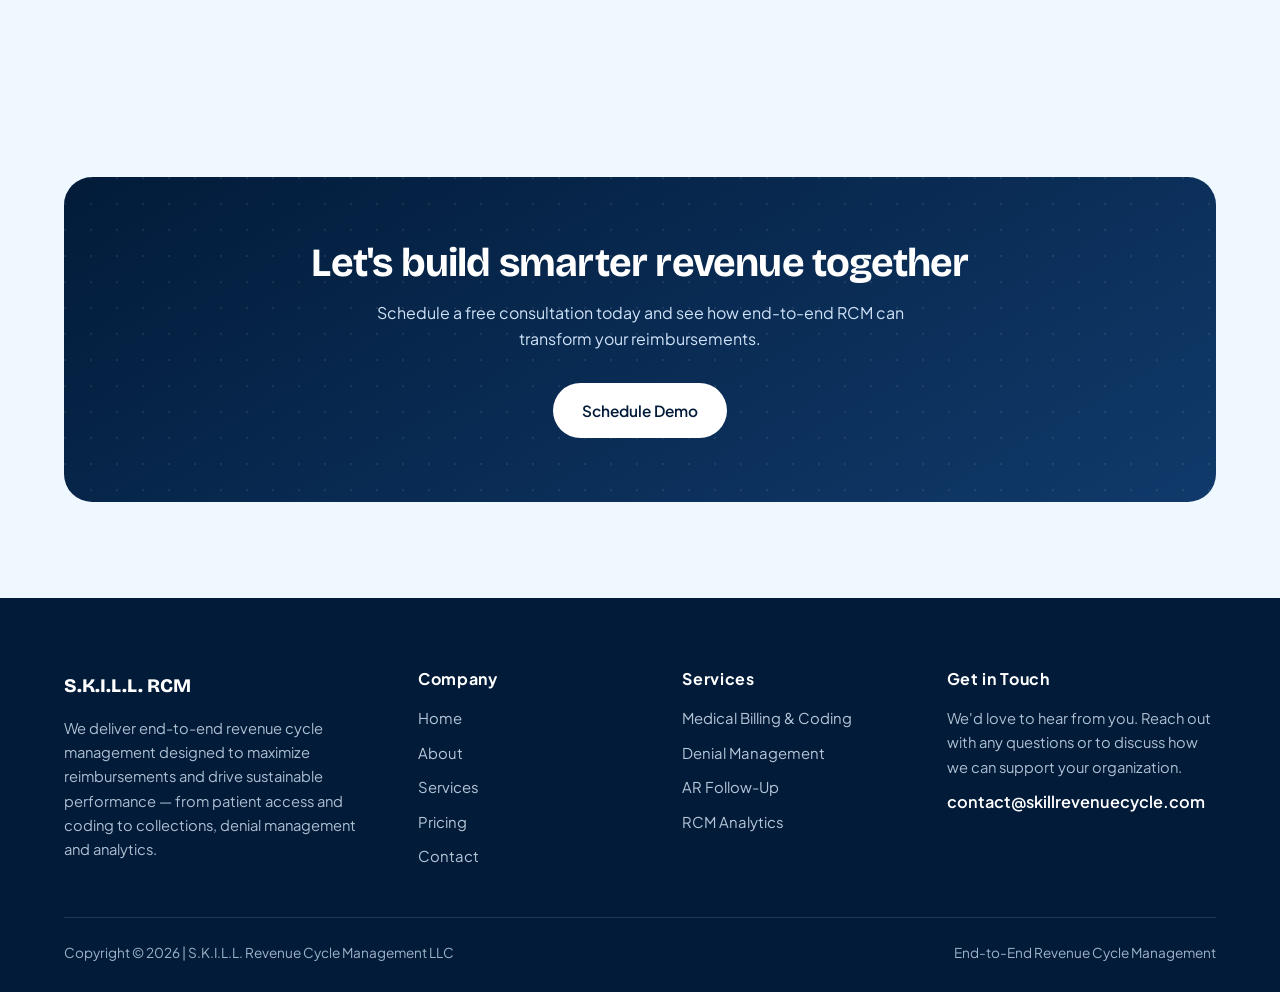
==== commit 41b101ec: "Update index.html" ====
--- a/index.html
+++ b/index.html
@@ -53,7 +53,7 @@
         <div class="hv-stat"><b data-count="98" data-suffix="%">98%</b><span>Clean Claim Rate</span></div>
         <div class="hv-stat"><b data-count="30" data-suffix="%">30%</b><span>Fewer Denials</span></div>
         <div class="hv-stat"><b data-count="24" data-suffix="/7">24/7</b><span>Coding to Claim</span></div>
-        <div class="hv-stat"><b data-count="20" data-prefix="$" data-suffix="+ Yrs">$20+ Yrs</b><span>Industry Expertise</span></div>
+        <div class="hv-stat"><b data-count="20" data-prefix="" data-suffix="+ Yrs">20+ Yrs</b><span>Industry Expertise</span></div>
       </div>
     </div>
   </div>
--- a/styles.css
+++ b/styles.css
@@ -401,7 +401,7 @@
   .menu-toggle { display: flex; }
   .nav-cta .btn { display: none; }
   .hero-grid, .split, .founder, .contact-grid { grid-template-columns: 1fr; gap: 40px; }
-  .hero-visual { order: -1; aspect-ratio: 1.4 / 1; }
+  .hero-visual { order: -1; aspect-ratio: auto; }
   .stats-band .stats { grid-template-columns: repeat(2, 1fr); gap: 36px 16px; }
   .section { padding: 72px 0; }
   .cta-band { padding: 48px 28px; }
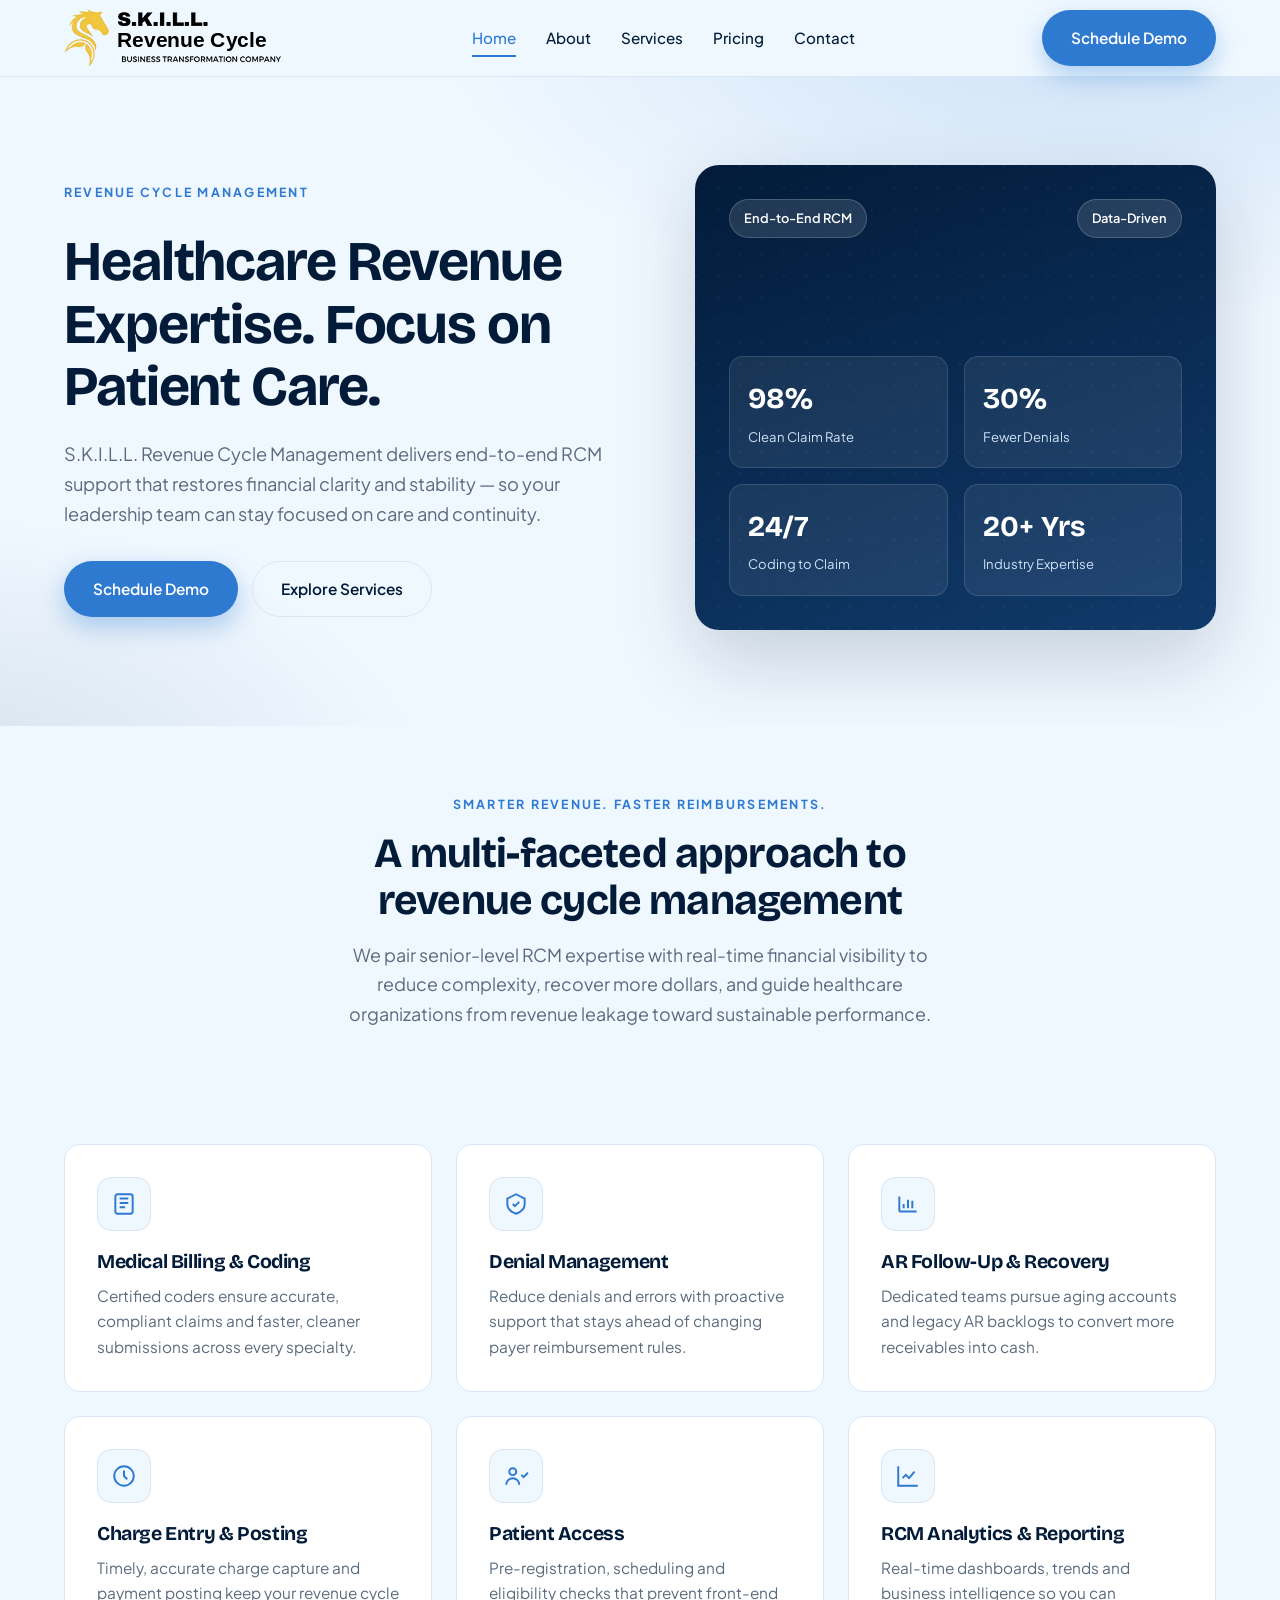
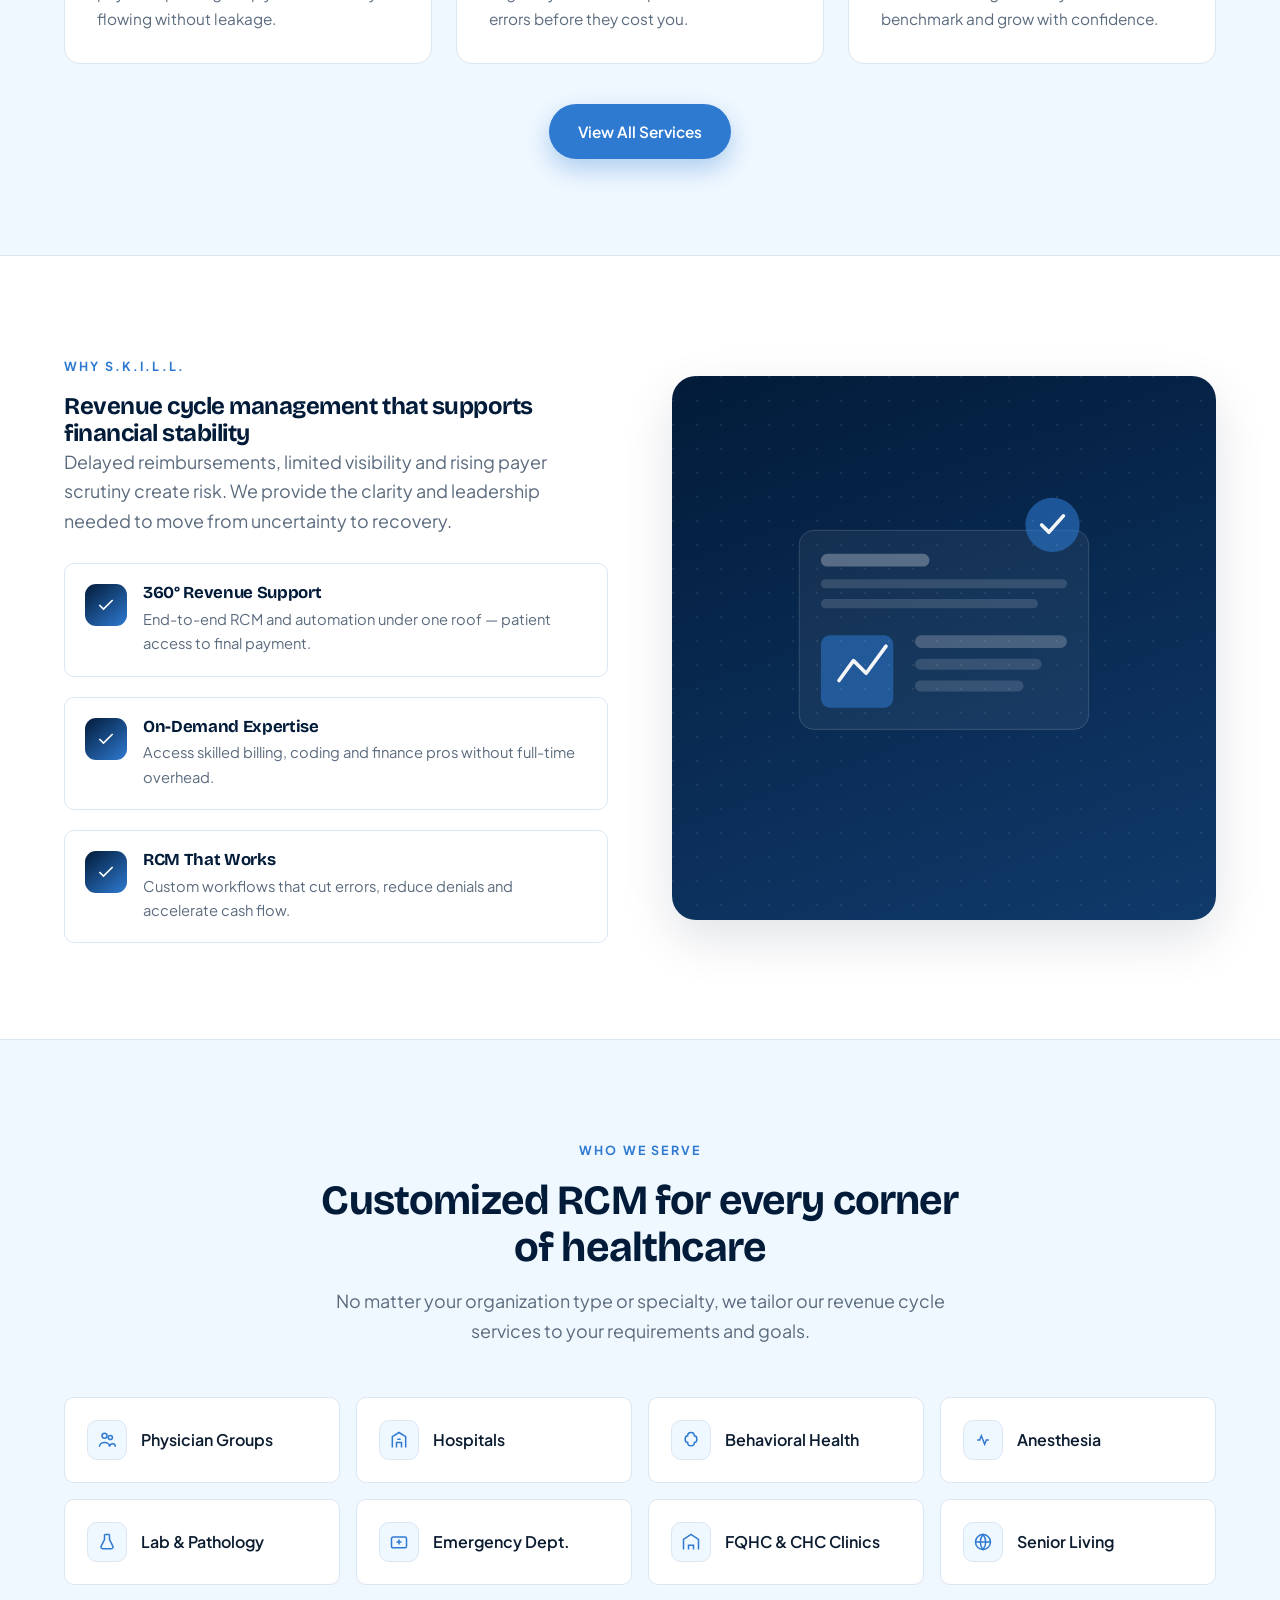
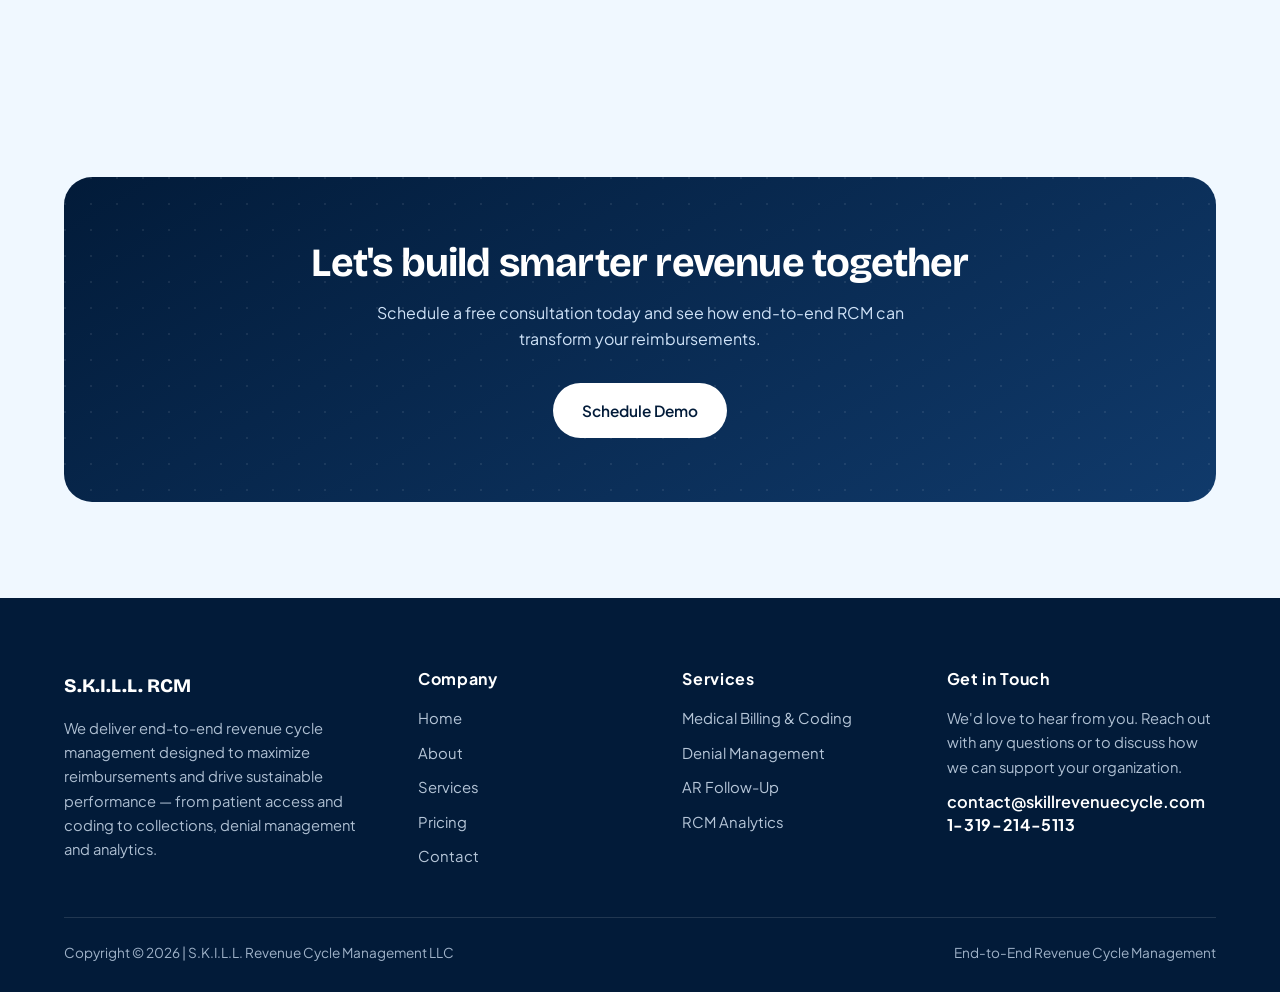
==== commit 771a6041: "Update index.html" ====
--- a/index.html
+++ b/index.html
@@ -213,6 +213,7 @@
         <h4>Get in Touch</h4>
         <p style="margin-bottom:10px;">We'd love to hear from you. Reach out with any questions or to discuss how we can support your organization.</p>
         <a class="f-mail" href="mailto:contact@skillrevenuecycle.com">contact@skillrevenuecycle.com</a>
+       <h4>1-319-214-5113<h4>
       </div>
     </div>
     <div class="footer-bottom">
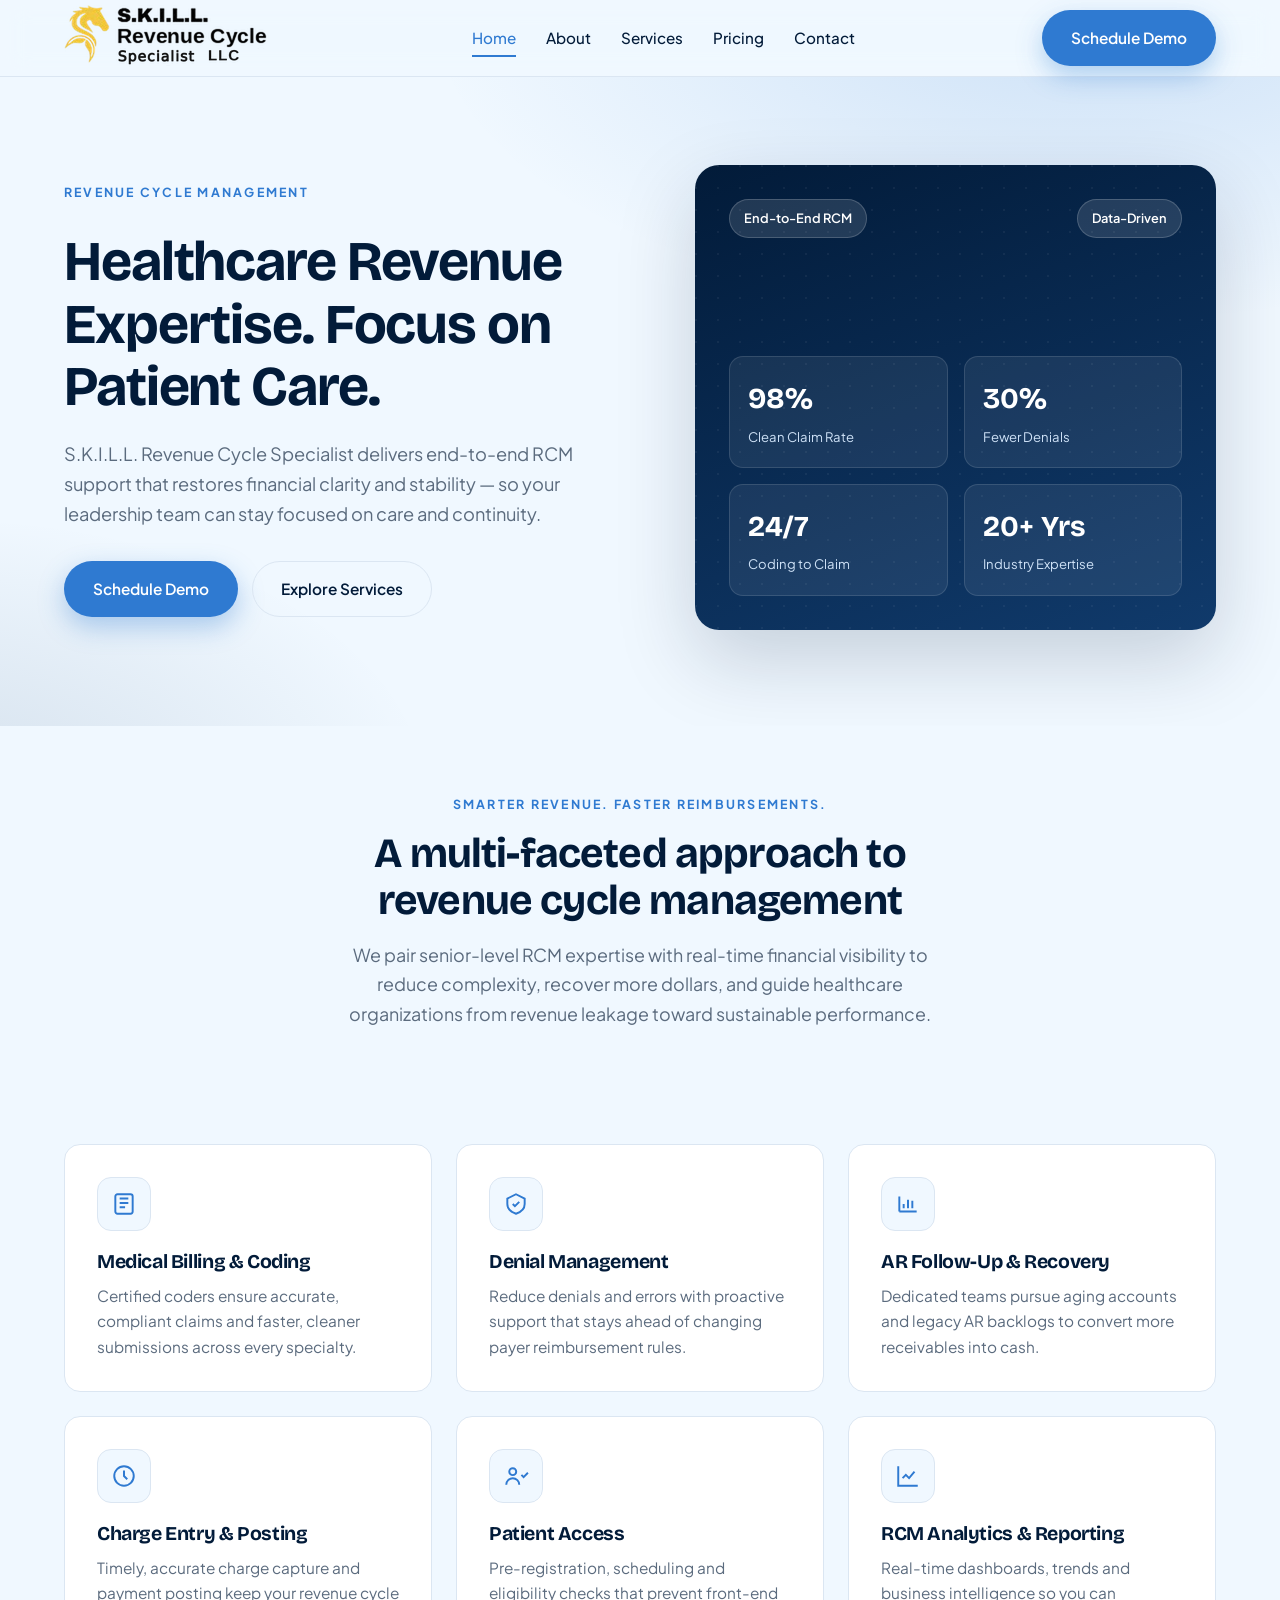
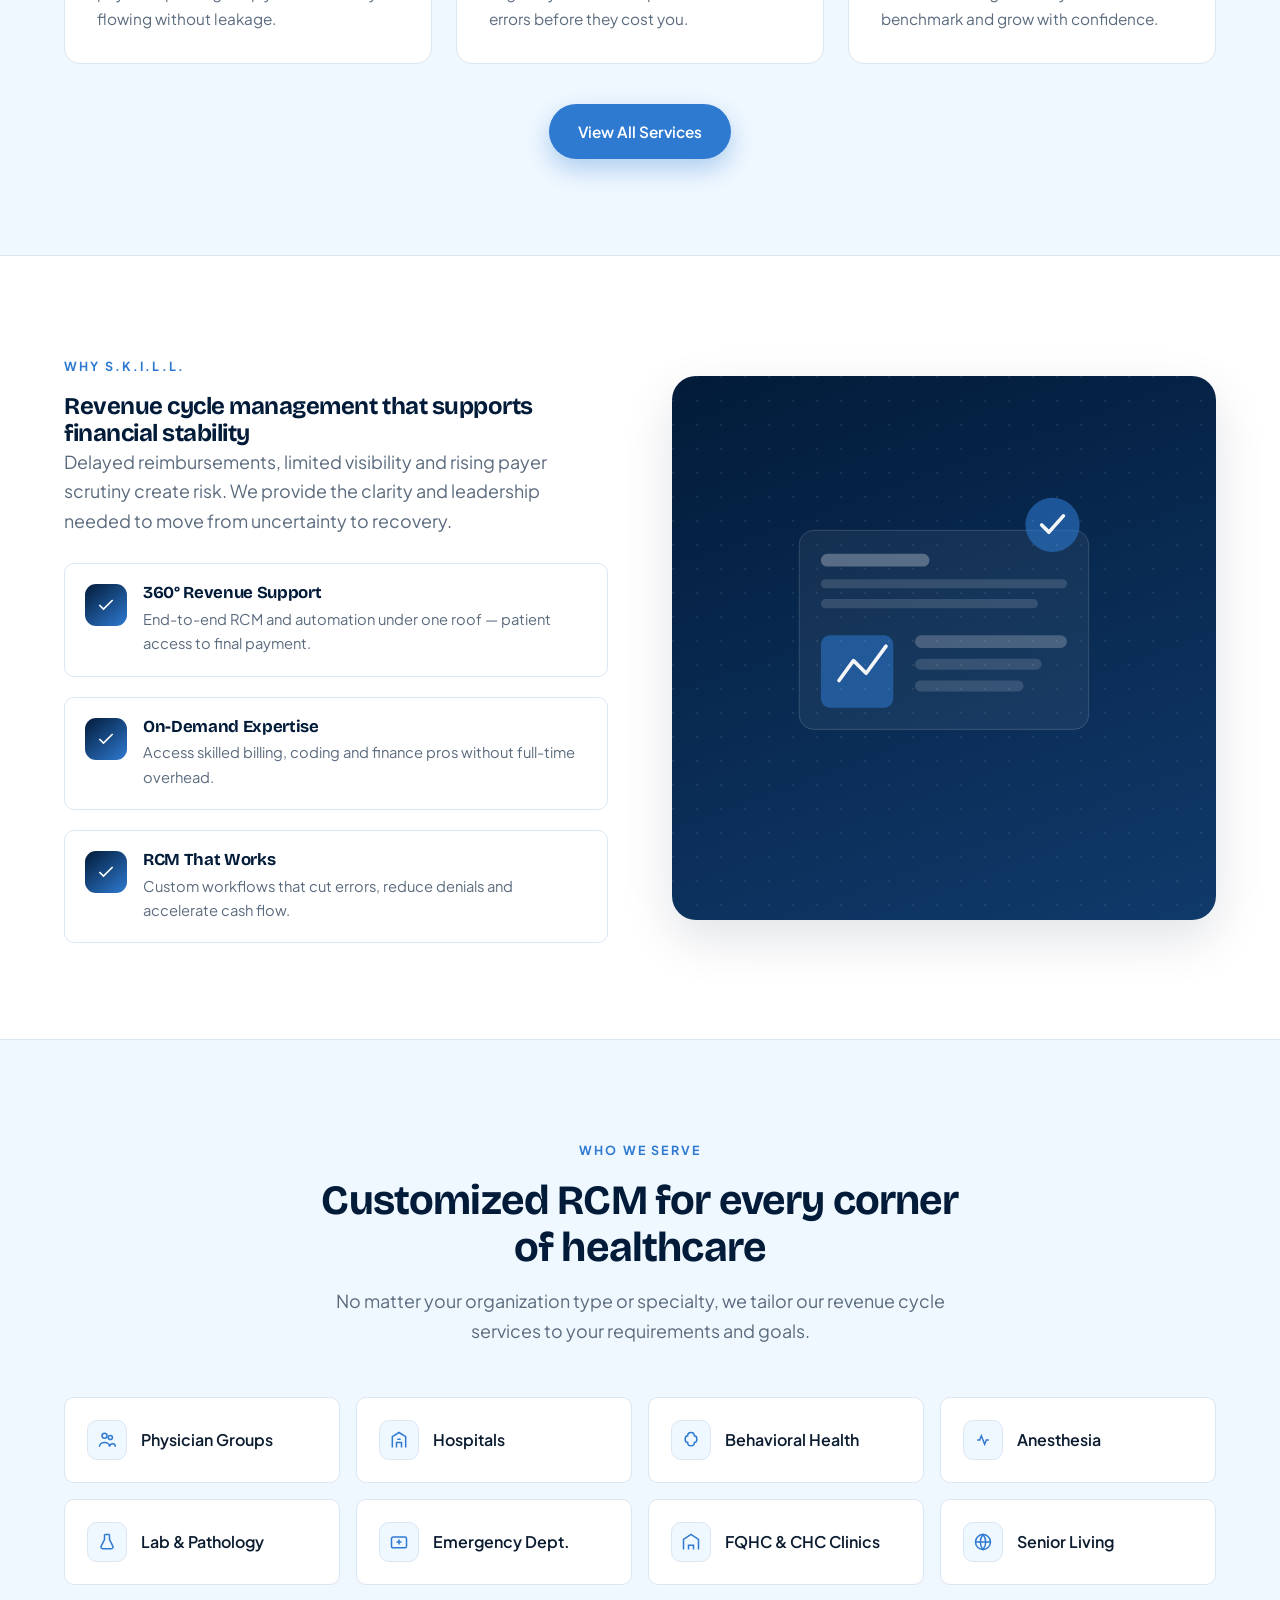
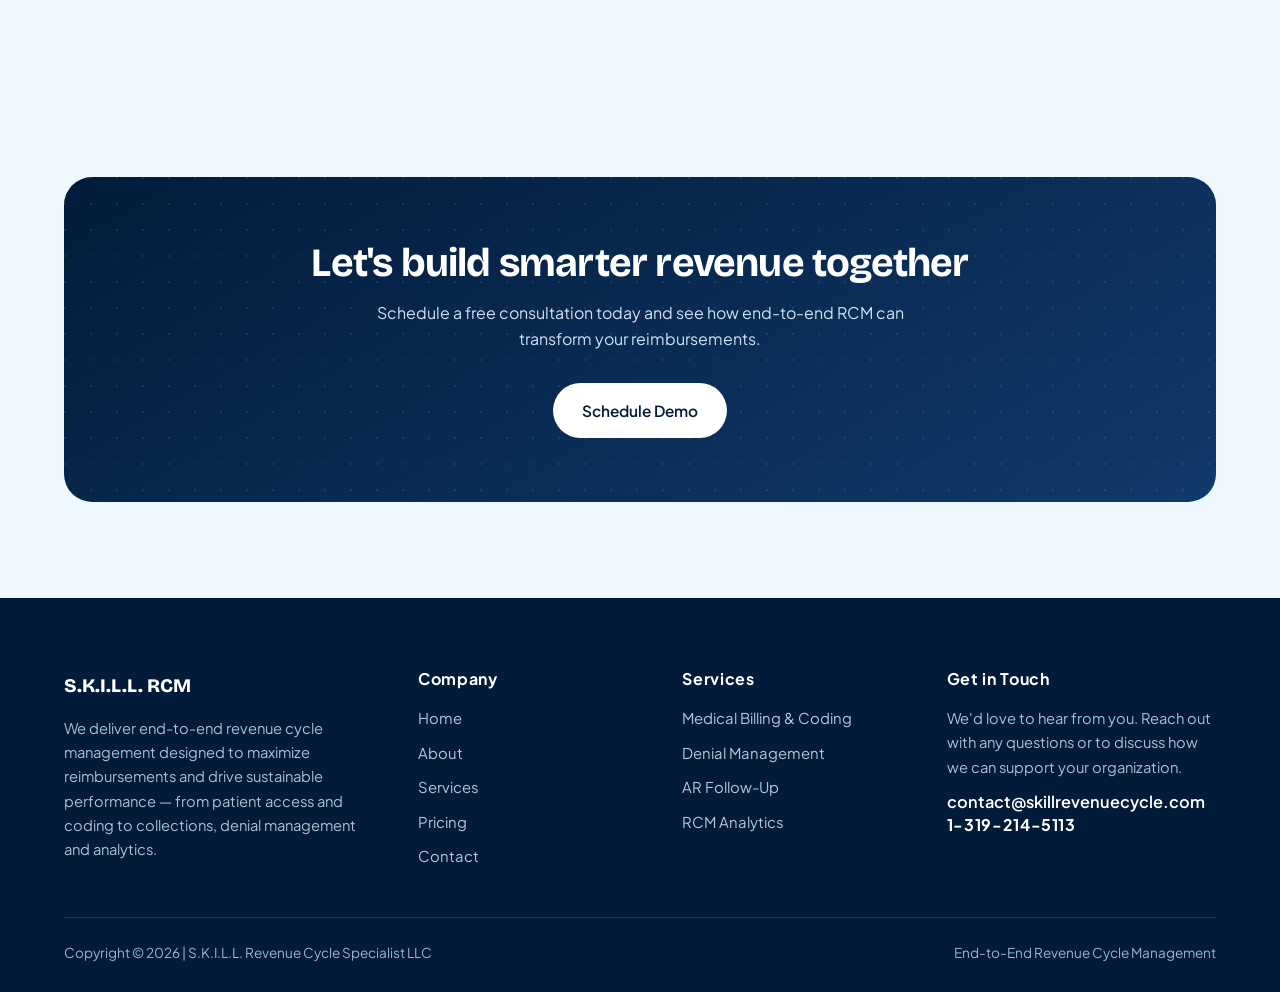
==== commit e3dbb5fd: "Update index.html" ====
--- a/index.html
+++ b/index.html
@@ -3,8 +3,8 @@
 <head>
 <meta charset="UTF-8">
 <meta name="viewport" content="width=device-width, initial-scale=1.0">
-<title>S.K.I.L.L. Revenue Cycle Management | End-to-End RCM Services</title>
-<meta name="description" content="Maximize reimbursements and accelerate cash flow with S.K.I.L.L. Revenue Cycle Management — end-to-end RCM services covering billing, coding, denial management, AR follow-up and analytics.">
+<title>S.K.I.L.L. Revenue Cycle Specialist | End-to-End RCM Services</title>
+<meta name="description" content="Maximize reimbursements and accelerate cash flow with S.K.I.L.L. Revenue Cycle Specialist — end-to-end RCM services covering billing, coding, denial management, AR follow-up and analytics.">
 <link rel="preconnect" href="https://fonts.googleapis.com">
 <link rel="preconnect" href="https://fonts.gstatic.com" crossorigin>
 <link href="https://fonts.googleapis.com/css2?family=Bricolage+Grotesque:opsz,wght@12..96,400..800&family=Plus+Jakarta+Sans:wght@400;500;600;700&display=swap" rel="stylesheet">
@@ -38,7 +38,7 @@
     <div class="reveal">
       <span class="eyebrow">Revenue Cycle Management</span>
       <h1>Healthcare Revenue Expertise. Focus on Patient Care.</h1>
-      <p>S.K.I.L.L. Revenue Cycle Management delivers end-to-end RCM support that restores financial clarity and stability — so your leadership team can stay focused on care and continuity.</p>
+      <p>S.K.I.L.L. Revenue Cycle Specialist delivers end-to-end RCM support that restores financial clarity and stability — so your leadership team can stay focused on care and continuity.</p>
       <div class="hero-actions">
         <a href="contact.html" class="btn btn-primary">Schedule Demo</a>
         <a href="services.html" class="btn btn-ghost">Explore Services</a>
@@ -217,7 +217,7 @@
       </div>
     </div>
     <div class="footer-bottom">
-      <span>Copyright © <span data-year>2025</span> | S.K.I.L.L. Revenue Cycle Management LLC</span>
+      <span>Copyright © <span data-year>2025</span> | S.K.I.L.L. Revenue Cycle Specialist LLC</span>
       <span>End-to-End Revenue Cycle Management</span>
     </div>
   </div>
--- a/styles.css
+++ b/styles.css
@@ -278,12 +278,12 @@
 .value p { color: var(--muted); font-size: .92rem; }
 
 /* ---------- Founder ---------- */
-.founder { display: grid; grid-template-columns: .8fr 1.2fr; gap: 48px; align-items: center; }
-.founder-card { background: linear-gradient(160deg, var(--navy), var(--navy-3)); border-radius: 24px; padding: 44px; color: #fff; box-shadow: var(--shadow); text-align: center; }
-.founder-card .avatar { width: 120px; height: 120px; border-radius: 50%; margin: 0 auto 22px; background: rgba(255,255,255,.1); border: 1px solid rgba(255,255,255,.2); display: grid; place-items: center; font-family: var(--font-display); font-size: 2.4rem; color: #fff; }
+.founder { display: grid; grid-template-columns: .8fr 1.2fr; gap: 42px; align-items: center; }
+.founder-card { background: linear-gradient(160deg, var(--navy), var(--navy-3)); border-radius: 20px; padding: 40px; color: #fff; box-shadow: var(--shadow); text-align: center; }
+.founder-card .avatar { width: 72px; height: 72px; border-radius: 50%; margin: 0 auto 18px; background: rgba(255,255,255,.1); border: 1px solid rgba(255,255,255,.2); display: grid; place-items: center; font-family: var(--font-display); font-size: 1.8rem; color: #fff; }
 .founder-card h3 { color: #fff; font-size: 1.5rem; }
 .founder-card .role { color: var(--accent-soft); font-weight: 600; margin-top: 4px; }
-.founder-card .creds { margin-top: 16px; display: flex; gap: 8px; justify-content: center; flex-wrap: wrap; }
+.founder-card .creds { margin-top: 14px; display: flex; gap: 8px; justify-content: center; flex-wrap: wrap; }
 .founder-card .creds span { background: rgba(255,255,255,.12); border: 1px solid rgba(255,255,255,.18); padding: 5px 12px; border-radius: 999px; font-size: .78rem; }
 
 /* ---------- Pricing / FAQ ---------- */
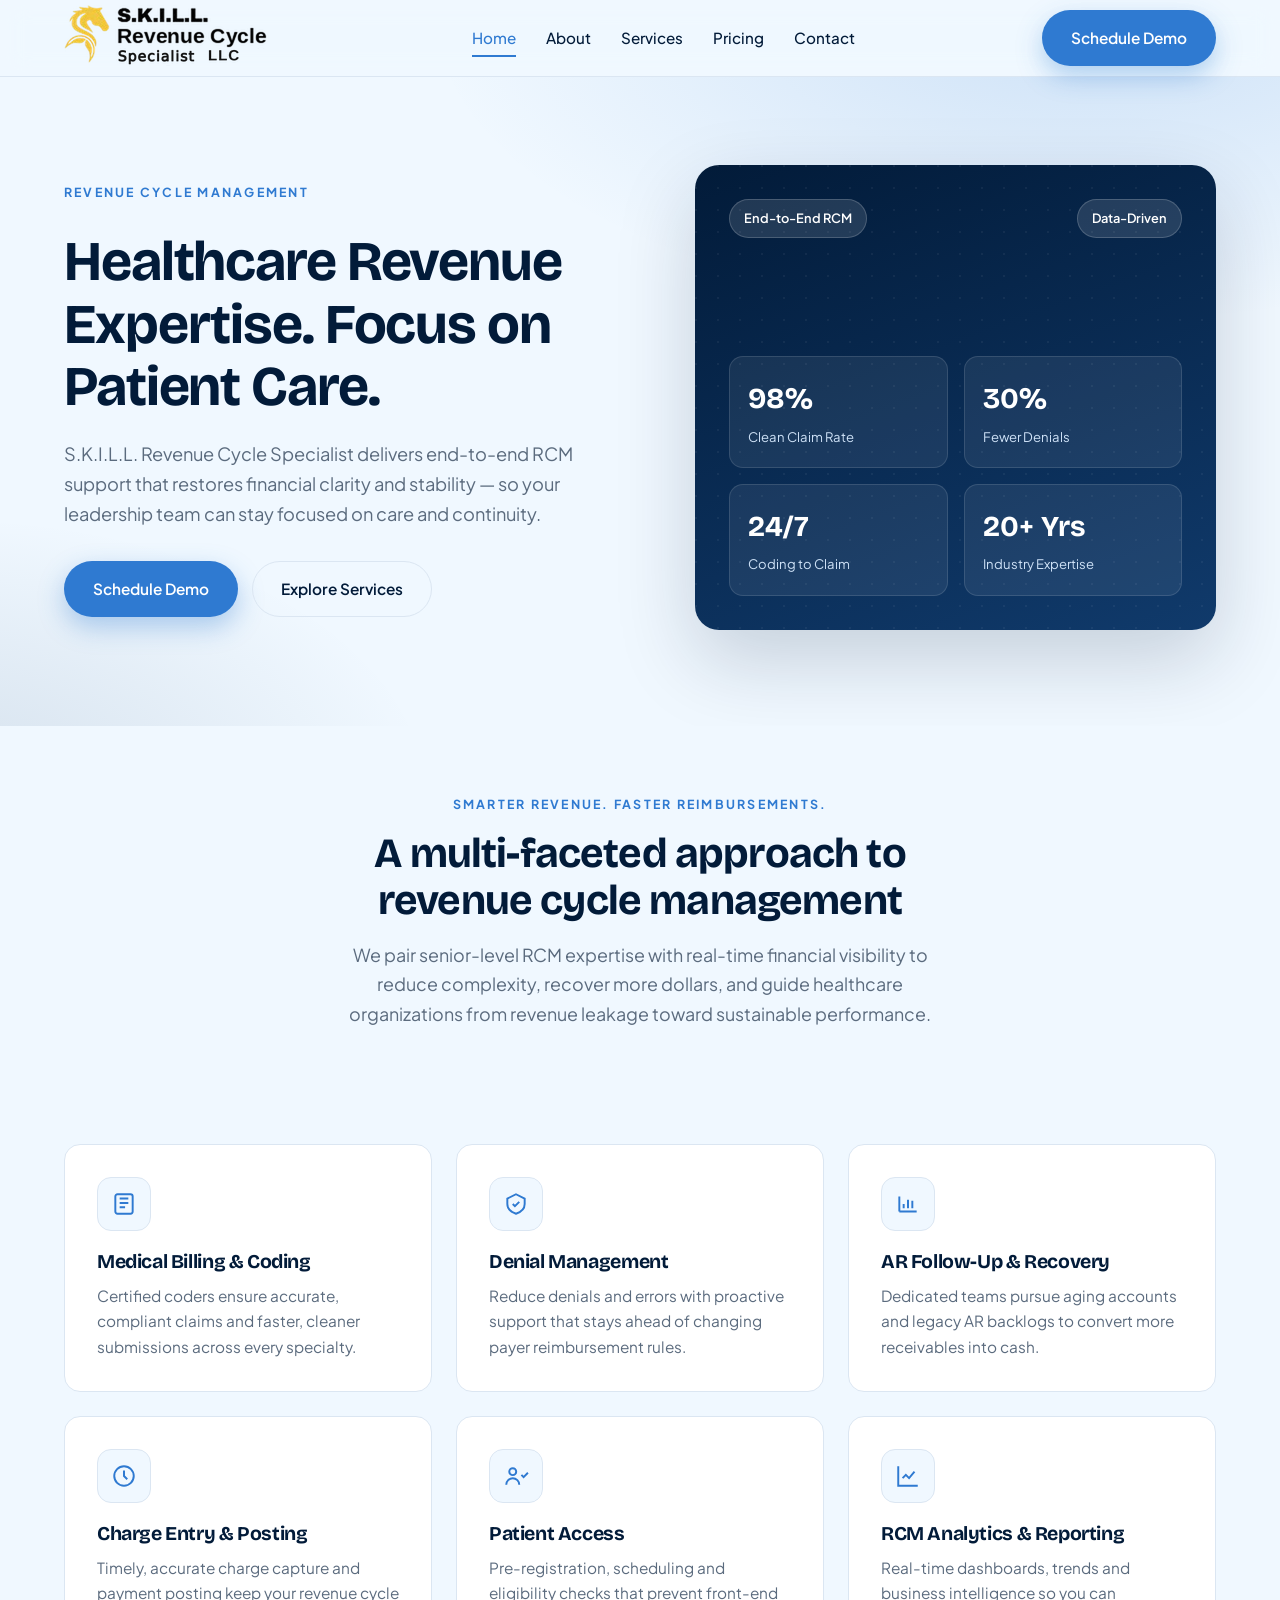
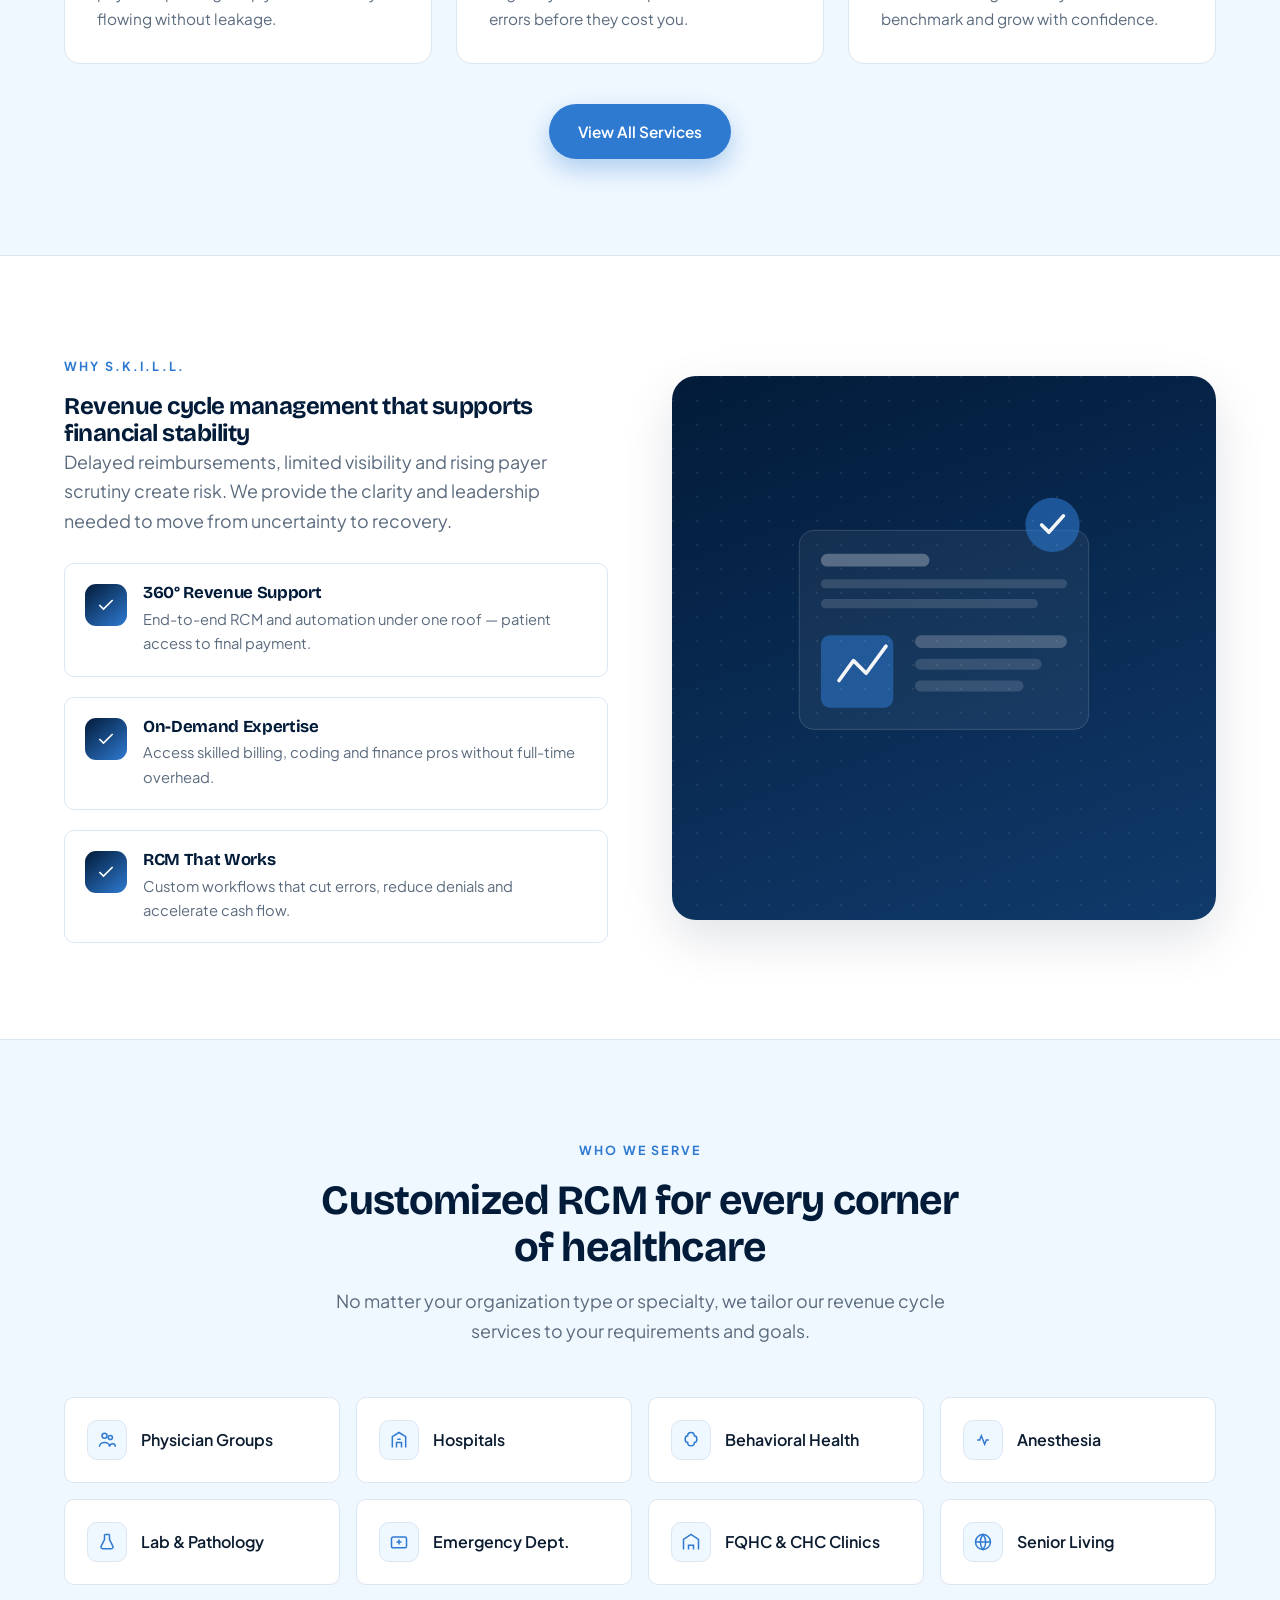
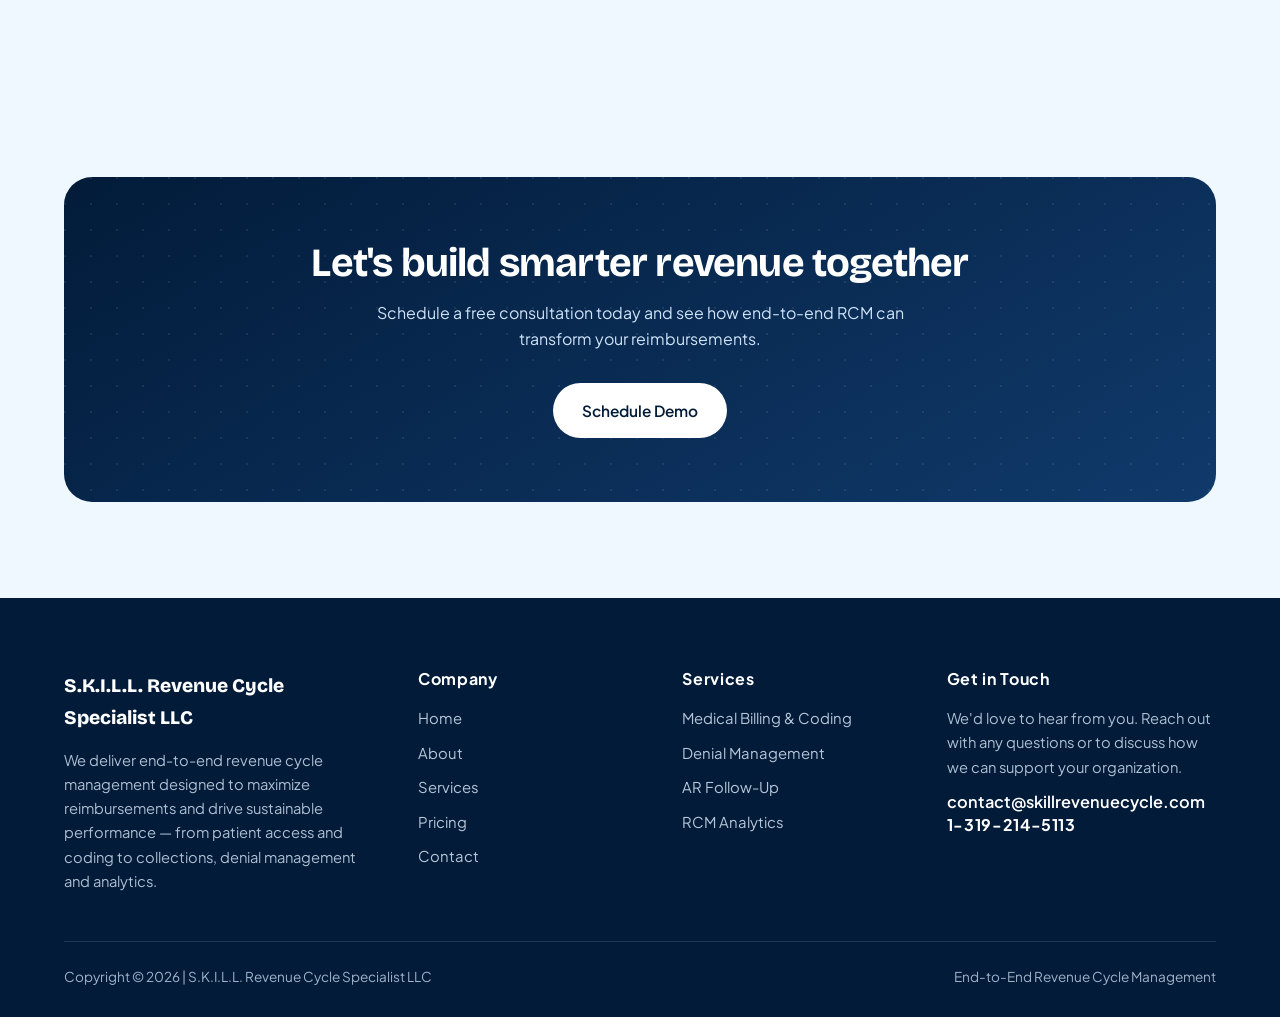
==== commit 17418905: "Update index.html" ====
--- a/index.html
+++ b/index.html
@@ -187,7 +187,7 @@
   <div class="wrap">
     <div class="footer-grid">
       <div>
-        <div class="f-brand">S.K.I.L.L. RCM</div>
+        <div class="f-brand">S.K.I.L.L. Revenue Cycle Specialist LLC</div>
         <p>We deliver end-to-end revenue cycle management designed to maximize reimbursements and drive sustainable performance — from patient access and coding to collections, denial management and analytics.</p>
       </div>
       <div>
